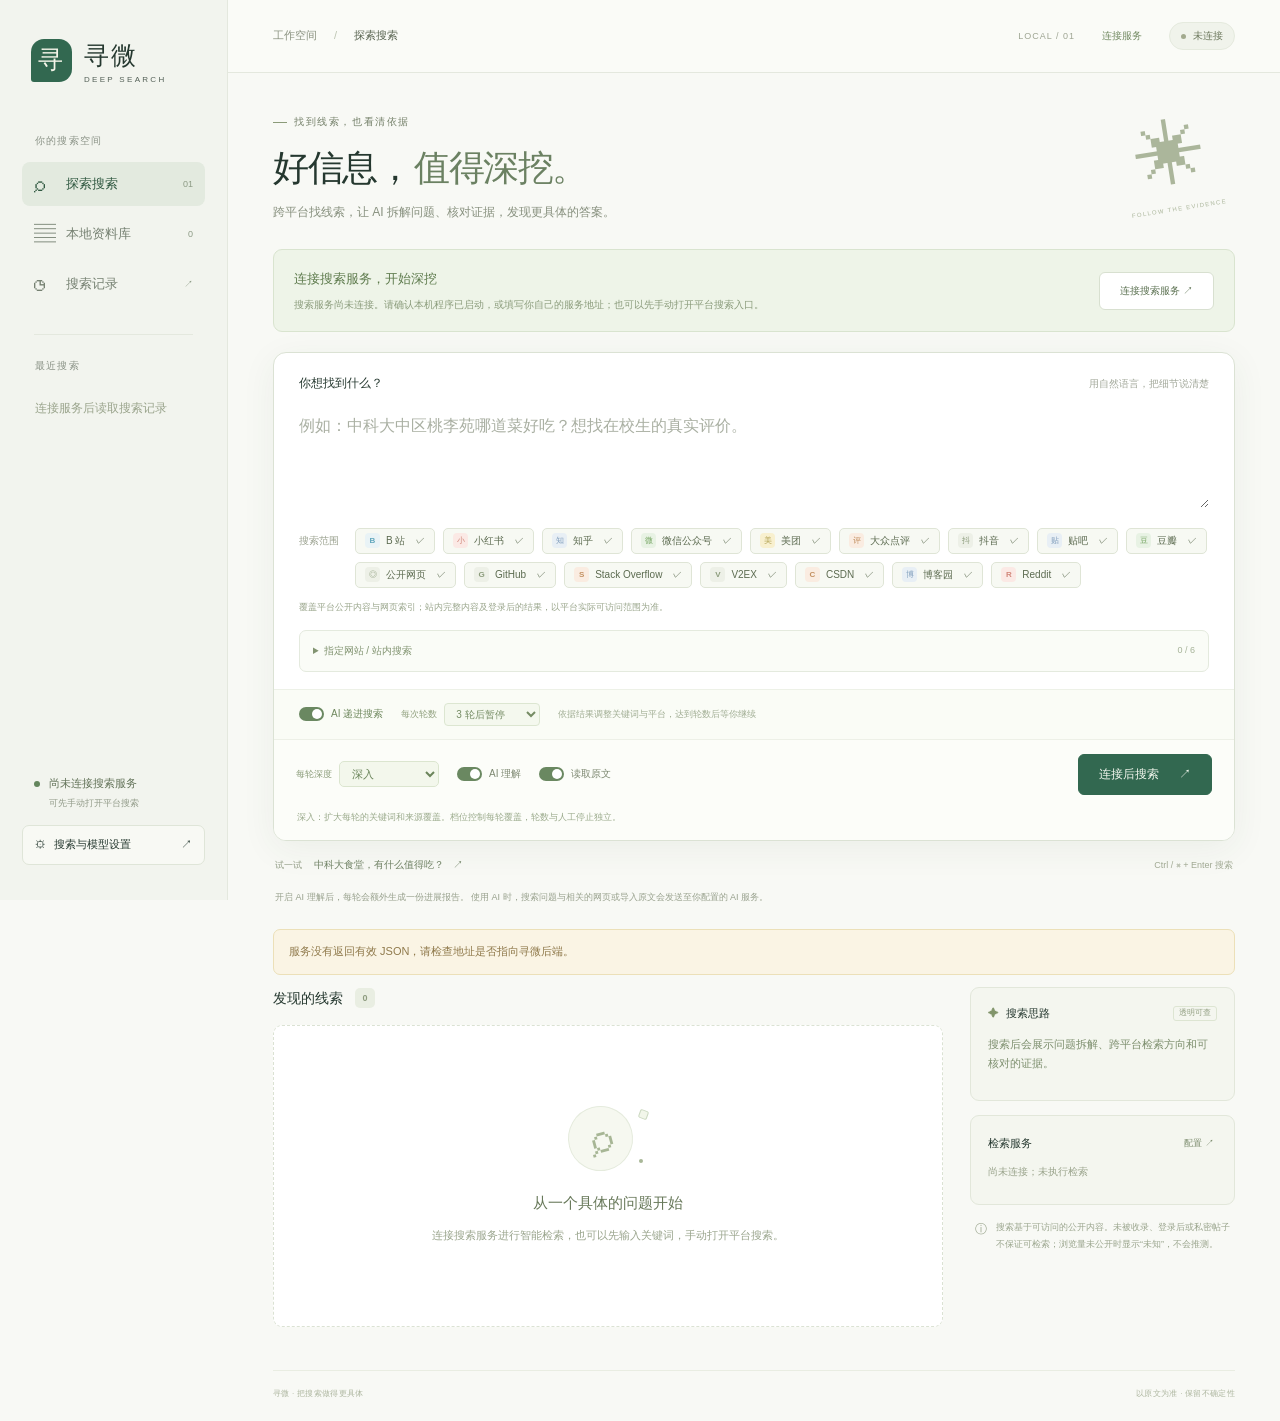
==== web/index.html @ a4e12c32 "Publish Pages frontend with isolated custom and shared AI sessions" ====
<!doctype html>
<html lang="zh-CN">
<head>
  <meta charset="UTF-8">
  <meta name="viewport" content="width=device-width,initial-scale=1">
  <meta name="color-scheme" content="light">
  <meta http-equiv="Content-Security-Policy" content="default-src 'self'; script-src 'self'; style-src 'self'; img-src 'self' data:; connect-src 'self' https: http://localhost:* http://127.0.0.1:*; object-src 'none'; base-uri 'self'; form-action 'self'">
  <title>寻微 · 智能搜索工作台</title>
  <link rel="icon" type="image/svg+xml" href="data:image/svg+xml,%3Csvg xmlns='http://www.w3.org/2000/svg' viewBox='0 0 40 40'%3E%3Crect width='40' height='40' rx='10' fill='%23346450'/%3E%3Ccircle cx='17' cy='17' r='8' fill='none' stroke='%23f5f8ef' stroke-width='2'/%3E%3Cpath d='m23 23 8 8' stroke='%23f5f8ef' stroke-width='2'/%3E%3C/svg%3E">
  <link rel="stylesheet" href="./styles.css">
</head>
<body>
<a class="skip-link" href="#main">跳到主要内容</a>
<aside class="sidebar">
  <a class="brand" href="./" aria-label="寻微首页"><span class="brand-mark">寻</span><span>寻微<small>DEEP SEARCH</small></span></a>
  <div class="space-label">你的搜索空间</div>
  <nav class="navigation" aria-label="主要导航">
    <button class="nav-item active" data-view="search"><span aria-hidden="true">⌕</span>探索搜索<kbd>01</kbd></button>
    <button class="nav-item" data-view="library"><span aria-hidden="true">▤</span>本地资料库<kbd id="library-count">—</kbd></button>
    <button class="nav-item" data-view="history"><span aria-hidden="true">◷</span>搜索记录<kbd>↗</kbd></button>
  </nav>
  <div class="sidebar-divider"></div>
  <div class="space-label">最近搜索</div>
  <div id="recent-history" class="recent-history"><p class="subtle">还没有搜索记录</p></div>
  <div class="sidebar-bottom">
    <div class="local-note"><span class="status-dot"></span><span id="deployment-note">正在连接服务<small>密钥由搜索服务保存</small></span></div>
    <button class="settings-button" id="open-settings"><span aria-hidden="true">⚙</span> 搜索与模型设置 <span aria-hidden="true">↗</span></button>
  </div>
</aside>
<div class="app-shell">
  <header class="topbar"><div class="breadcrumb">工作空间 <span>/</span> <strong id="breadcrumb-current">探索搜索</strong></div><div class="topbar-right"><span id="deployment-tag" class="version-tag">LOCAL / 01</span><button id="open-backend" type="button" class="backend-link">连接服务</button><button class="connection-pill" id="connection-pill" title="打开模型设置"><i></i><span>读取配置</span></button></div></header>
  <main id="main">
    <section id="search-view" class="view">
      <div class="page-intro"><div><div class="eyebrow"><span></span> 找到线索，也看清依据</div><h1>好信息，<em>值得深挖。</em></h1><p>跨平台找线索，让 AI 拆解问题、核对证据，发现更具体的答案。</p></div><div class="intro-symbol" aria-hidden="true"><span>✳</span><small>FOLLOW THE EVIDENCE</small></div></div>
      <div id="backend-banner" class="backend-banner hidden"><div><strong>连接搜索服务，开始深挖</strong><p id="backend-banner-copy">当前是静态界面，智能搜索、AI 与资料保存由你连接的搜索服务运行。也可以先输入关键词，手动打开下方的平台搜索入口。</p></div><button id="connect-backend" type="button" class="button secondary">连接搜索服务 ↗</button></div>
      <section id="model-mode-panel" class="model-mode-panel hidden" aria-labelledby="model-mode-title"><div class="model-mode-heading"><h2 id="model-mode-title">选择模型 API</h2><span id="visitor-session-status"></span></div><div class="model-mode-options" role="group" aria-label="模型 API 使用方式"><button type="button" class="model-mode-option" data-model-mode="shared" aria-pressed="false"><span class="model-mode-symbol">✦</span><span><strong>使用站主 API</strong><small id="shared-mode-description">连接公开服务后查看站主是否开放</small></span><i aria-hidden="true">↗</i></button><button type="button" class="model-mode-option" data-model-mode="custom" aria-pressed="false"><span class="model-mode-symbol">⌘</span><span><strong>自己配置 API</strong><small id="custom-mode-description">使用自己的模型地址与密钥</small></span><i aria-hidden="true">↗</i></button></div><p id="model-mode-note" class="model-mode-note">两种方式均需要连接搜索服务。静态页面本身不提供 AI 额度。</p><div id="model-mode-feedback" class="notice hidden" role="status"></div></section>
      <form id="search-form" class="search-composer">
        <div class="composer-heading"><label for="query">你想找到什么？</label><span>用自然语言，把细节说清楚</span></div>
        <textarea id="query" name="query" rows="3" minlength="2" maxlength="500" required placeholder="例如：中科大中区桃李苑哪道菜好吃？想找在校生的真实评价。"></textarea>
        <div class="platform-row"><span class="field-caption">搜索范围</span><div class="platform-options" role="group" aria-label="搜索平台"><button type="button" class="platform-chip selected" data-platform="bilibili" aria-pressed="true"><b class="platform-dot bili">B</b>B 站<span>✓</span></button><button type="button" class="platform-chip selected" data-platform="xiaohongshu" aria-pressed="true"><b class="platform-dot red">小</b>小红书<span>✓</span></button><button type="button" class="platform-chip selected" data-platform="zhihu" aria-pressed="true"><b class="platform-dot blue">知</b>知乎<span>✓</span></button><button type="button" class="platform-chip selected" data-platform="wechat" aria-pressed="true" title="通过公开网页索引检索，登录后或未收录内容不保证可检索"><b class="platform-dot green">微</b>微信公众号<span>✓</span></button><button type="button" class="platform-chip selected" data-platform="meituan" aria-pressed="true" title="通过公开网页索引检索，登录后或未收录内容不保证可检索"><b class="platform-dot gold">美</b>美团<span>✓</span></button><button type="button" class="platform-chip selected" data-platform="dianping" aria-pressed="true" title="通过公开网页索引检索，登录后或未收录内容不保证可检索"><b class="platform-dot orange">评</b>大众点评<span>✓</span></button><button type="button" class="platform-chip selected" data-platform="douyin" aria-pressed="true" title="通过公开网页索引检索，登录后或未收录内容不保证可检索"><b class="platform-dot gray">抖</b>抖音<span>✓</span></button><button type="button" class="platform-chip selected" data-platform="tieba" aria-pressed="true" title="通过公开网页索引检索，登录后或未收录内容不保证可检索"><b class="platform-dot blue">贴</b>贴吧<span>✓</span></button><button type="button" class="platform-chip selected" data-platform="douban" aria-pressed="true" title="通过公开网页索引检索，登录后或未收录内容不保证可检索"><b class="platform-dot green">豆</b>豆瓣<span>✓</span></button><button type="button" class="platform-chip selected" data-platform="web" aria-pressed="true"><b class="platform-dot gray">◎</b>公开网页<span>✓</span></button></div></div>
        <p class="platform-coverage">覆盖平台公开内容与网页索引；站内完整内容及登录后的结果，以平台实际可访问范围为准。</p>
        <details id="custom-sites-panel" class="custom-sites-panel"><summary>指定网站 / 站内搜索 <span id="custom-sites-count">0 / 6</span></summary><p class="custom-sites-description">填写域名即可检索该站的公开网页；可另外提供含 <code>{query}</code> 的 HTTPS 站内搜索模板。仅支持公开网站，不使用内网地址或你的登录会话。</p><div id="custom-sites-list"></div><div class="custom-sites-actions"><button id="add-site" type="button" class="text-button">＋ 添加网站</button><button id="save-sites" type="button" class="text-button">保存网站列表</button></div><p class="custom-sites-help">本次搜索使用当前列表；保存后可在下次打开时继续使用。</p><div id="custom-sites-feedback" class="notice hidden" role="status"></div></details>
        <div class="adaptive-options"><label class="switch-label"><input id="adaptive-search" type="checkbox" checked><span class="switch"></span>AI 递进搜索</label><label class="round-budget-label">每次轮数<select id="max-rounds" aria-label="递进搜索轮数预算"><option value="3">3 轮后暂停</option><option value="6">6 轮后暂停</option><option value="12">12 轮后暂停</option><option value="0">直到手动停止</option></select></label><span id="adaptive-hint">依据结果调整关键词与平台，逐轮深入</span></div>
        <div class="composer-footer"><div class="search-controls"><label class="depth-control" for="search-depth"><span>每轮深度</span><select id="search-depth" aria-describedby="depth-description"><option value="quick">快速</option><option value="deep" selected>深入</option><option value="research">穷尽线索</option></select></label><label class="switch-label"><input id="use-ai" type="checkbox" checked><span class="switch"></span>AI 理解</label><label class="switch-label optional-control"><input id="fetch-pages" type="checkbox" checked><span class="switch"></span>读取原文</label></div><div class="search-actions"><button id="stop-search" type="button" class="button stop-button hidden">停止搜索</button><button id="search-button" type="submit" class="button primary"><span>开始搜索</span><span aria-hidden="true">↗</span></button></div></div>
        <p id="depth-description" class="depth-description">深入：扩大每轮的关键词和来源覆盖。档位控制每轮覆盖，轮数与人工停止独立。</p>
      </form>
      <div class="suggestion-row"><span>试一试</span><button class="suggestion" type="button" data-query="中科大中区桃李苑哪道菜好吃？寻找具体菜名和在校生的真实评价。">中科大食堂，有什么值得吃？<span>↗</span></button><span class="shortcut-hint">Ctrl / ⌘ + Enter 搜索</span></div>
      <p class="ai-disclosure"><span id="report-mode-hint">开启 AI 理解后，每轮会额外生成一份进展报告。</span> 使用 AI 时，搜索问题与相关的网页或导入原文会发送至你配置的 AI 服务。</p>
      <div id="search-notice" class="notice hidden" role="alert"></div>
      <div id="progress-panel" class="progress-panel hidden" role="status" aria-live="polite"><div class="progress-copy"><span class="spinner"></span><strong id="progress-stage">正在准备搜索</strong><span id="progress-percent">0%</span></div><div class="progress-track"><progress id="progress-bar" max="100" value="0" aria-label="搜索进度"></progress></div><p id="progress-message">正在连接搜索服务…</p><div id="progress-round-label" class="progress-round-label"></div></div>
      <div id="job-status-panel" class="job-status-panel hidden" role="status"><div><strong id="job-status-title"></strong><p id="job-status-reason"></p><span>继续时保留已有结果，使用当前选择的深度和轮数。</span></div><button id="continue-search" type="button" class="button secondary">继续深挖 ↗</button></div>
      <div class="workspace-grid">
        <section class="results-section" aria-label="搜索结果">
          <div class="section-heading"><h2>发现的线索 <span id="result-count">0</span></h2><button id="export-results" class="text-button hidden" type="button">导出 JSON ↓</button></div>
          <section id="progress-report-card" class="progress-report-card hidden" aria-labelledby="progress-report-title"><div class="report-card-heading"><div><span class="report-eyebrow">SEARCH UPDATE</span><h3 id="progress-report-title">本轮搜索进展</h3></div><span id="progress-report-round" class="report-round-label"></span></div><div id="progress-report-content" aria-live="polite"></div><div class="report-card-footer"><p>成功可能性是 AI 基于当前可见证据的判断，不是统计概率。</p><div id="progress-report-meta" class="report-meta"></div></div></section>
          <section id="ai-summary-card" class="ai-summary-card hidden" aria-labelledby="ai-summary-title"><div class="ai-summary-heading"><div class="ai-summary-heading-copy"><span class="ai-summary-mark" aria-hidden="true">✦</span><div><h3 id="ai-summary-title">AI 总结</h3><span>把线索整理成有据可查的答案</span></div></div><button id="generate-summary" class="summary-action" type="button">生成 AI 总结 ↗</button></div><div id="ai-summary-content" aria-live="polite"></div><div class="ai-summary-footer"><p>基于已获取内容中的相关部分整理，未获原文支持的信息仍需核实。</p><div id="ai-summary-meta" class="ai-summary-meta"></div></div></section>
          <div id="result-tools" class="result-tools hidden"><div class="filter-tabs" role="group" aria-label="证据筛选"><button type="button" class="active" data-filter="all" aria-pressed="true">全部</button><button type="button" data-filter="strong" aria-pressed="false">匹配充分</button><button type="button" data-filter="partial" aria-pressed="false">部分匹配</button><button type="button" data-filter="verified" aria-pressed="false">已读原文</button></div><label class="views-filter">浏览量<select id="views-filter" aria-label="浏览量筛选"><option value="all">不限</option><option value="100">已知 ≤ 100</option><option value="1000">已知 ≤ 1,000</option><option value="unknown">未公开</option></select></label></div>
          <div id="answer-summary" class="answer-summary hidden"></div>
          <div id="results" aria-live="polite"><div class="empty-state initial-empty"><div class="empty-orbit" aria-hidden="true"><span>⌕</span><i></i><b></b></div><h3>从一个具体的问题开始</h3><p>地点、关键词、时间、你在意的细节——<br>线索越具体，越容易找到真正相关的内容。</p><div class="empty-tags"><span>多路检索</span><span>语义理解</span><span>逐条证据</span></div></div></div>
          <div id="native-links-section" class="native-links-section hidden"><div class="section-heading"><h3>继续到平台内寻找</h3><span class="subtle">可在登录后的浏览器中打开</span></div><div id="native-links" class="native-links"></div></div>
        </section>
        <aside class="insight-column" aria-label="搜索说明">
          <section id="rounds-card" class="insight-card rounds-card hidden"><div class="card-heading"><h3>递进搜索记录</h3><span id="round-count" class="tiny-tag"></span></div><p id="round-focus" class="round-focus"></p><div id="rounds-timeline" class="rounds-timeline"></div></section>
          <section class="insight-card plan-card"><div class="card-heading"><h3><span aria-hidden="true">✦</span> 搜索思路</h3><span class="tiny-tag">透明可查</span></div><div id="search-plan"><p class="insight-lead">先理解，再寻找。</p><ol class="process-list"><li><span>01</span><div><strong>拆解你的问题</strong><p>提取关键条件，扩展相关表达</p></div></li><li><span>02</span><div><strong>跨平台找线索</strong><p>结合网页索引与平台公开内容</p></div></li><li><span>03</span><div><strong>让证据说话</strong><p>区分真实匹配与待确认信息</p></div></li></ol></div></section>
          <section class="insight-card"><div class="card-heading"><h3>检索服务</h3><button class="text-button small" id="provider-settings" type="button">配置 ↗</button></div><div id="provider-status"><div class="provider-row"><span>公共网页检索</span><span class="provider-state neutral">待搜索</span></div><div class="provider-row"><span>本地资料库</span><span class="provider-state good">可导入</span></div></div></section>
          <div class="honest-note"><span aria-hidden="true">ⓘ</span><p>搜索基于可访问的公开内容。未被收录、登录后或私密帖子不保证可检索；浏览量未公开时显示“未知”，不会推测。</p></div>
          <div id="search-warnings" class="warning-list"></div>
        </aside>
      </div>
    </section>
    <section id="library-view" class="view hidden"><div class="page-intro compact"><div><div class="eyebrow"><span></span> 让散落的资料可检索</div><h1>本地<em>资料库</em></h1><p>保存你已获得的帖子原文，在之后的搜索中一起查找。资料保存在所连接的搜索服务上。</p></div><button type="button" id="open-import" class="button primary">＋ 导入资料</button></div><div class="notice soft">只有你主动导入的内容才会进入资料库。AI 搜索开启时，相关内容可能发送至你配置的 AI 服务。</div><div id="library-list" class="list-surface"></div></section>
    <section id="history-view" class="view hidden"><div class="page-intro compact"><div><div class="eyebrow"><span></span> 回到找到线索的地方</div><h1>搜索<em>记录</em></h1><p>打开历史搜索，继续核对原文与证据。</p></div></div><div id="history-list" class="list-surface"></div></section>
    <footer class="page-footer"><span>寻微 · 把搜索做得更具体</span><span>以原文为准 · 保留不确定性</span></footer>
  </main>
</div>
<dialog id="settings-dialog" aria-labelledby="settings-title"><form id="settings-form"><div class="modal-heading"><div><div class="eyebrow">SEARCH SETTINGS</div><h2 id="settings-title">搜索与模型设置</h2></div><button type="button" class="icon-button close-modal" aria-label="关闭设置">×</button></div><p class="modal-description">接入兼容 OpenAI 格式的 AI 服务。密钥保存在所连接的搜索服务上；使用本机服务时保存在本机。留空可保留已有密钥。开启 AI 理解会将搜索问题、相关检索结果及导入原文发送至此服务。</p><div id="settings-model-control" class="settings-model-control hidden"><label for="settings-model-mode">模型 API 使用方式</label><select id="settings-model-mode"><option value="shared">使用站主 API</option><option value="custom">自己配置 API</option></select></div><div id="shared-model-info" class="notice soft hidden"></div><div id="custom-ai-settings" class="form-grid"><label class="full">API 地址<input id="base-url" type="url" placeholder="https://api.example.com/v1" required></label><label class="full">模型名称<input id="model" type="text" placeholder="deepseek-v4.1-flash" required></label><label class="full">API 密钥 <span id="ai-key-state" class="input-status"></span><input id="api-key" type="password" autocomplete="new-password" placeholder="输入新密钥，或留空保留已有配置"></label></div><details class="settings-details"><summary>网页搜索服务 <span>可选，提高搜索覆盖</span></summary><p class="subtle">可同时配置多个来源。未配置时会尝试公共检索，覆盖和稳定性取决于外部服务。</p><div class="form-grid"><label class="full">Tavily API Key <span id="tavily-key-state" class="input-status"></span><input id="tavily-key" type="password" autocomplete="new-password" placeholder="留空保留已有配置"></label><label class="full">Brave Search API Key <span id="brave-key-state" class="input-status"></span><input id="brave-key" type="password" autocomplete="new-password" placeholder="留空保留已有配置"></label><label class="full">SearXNG 地址<input id="searxng-url" type="url" placeholder="https://your-searxng.example.com"></label></div></details><details class="settings-details"><summary>清除已保存的密钥</summary><div class="clear-options"><label><input id="clear-api" type="checkbox"> AI API 密钥</label><label><input id="clear-tavily" type="checkbox"> Tavily 密钥</label><label><input id="clear-brave" type="checkbox"> Brave 密钥</label></div></details><div id="settings-feedback" class="notice hidden" role="status"></div><div class="modal-footer"><button id="test-ai" class="button secondary" type="button">保存并测试连接</button><button id="save-settings" class="button primary" type="submit">保存设置</button></div></form></dialog>
<dialog id="import-dialog" aria-labelledby="import-title"><form id="import-form"><div class="modal-heading"><div><div class="eyebrow">LOCAL LIBRARY</div><h2 id="import-title">导入一条资料</h2></div><button type="button" class="icon-button close-modal" aria-label="关闭导入">×</button></div><p class="modal-description">粘贴你有权使用的帖子、笔记或网页正文，并附上原始链接。</p><div class="form-grid"><label class="full">标题<input id="import-title-input" type="text" required maxlength="500" placeholder="例如：桃李苑二楼午餐体验"></label><label class="full">原始链接<input id="import-url" type="url" placeholder="https://…（可选）"></label><label class="full">来源平台<select id="import-platform"><option value="web">其他网页 / 笔记</option><option value="bilibili">B 站</option><option value="xiaohongshu">小红书</option><option value="zhihu">知乎</option><option value="wechat">微信公众号</option><option value="meituan">美团</option><option value="dianping">大众点评</option><option value="douyin">抖音</option><option value="tieba">贴吧</option><option value="douban">豆瓣</option></select></label><label class="full">正文<textarea id="import-text" rows="8" required minlength="10" maxlength="150000" placeholder="粘贴原文，保留与你的问题有关的上下文…"></textarea></label></div><div id="import-feedback" class="notice hidden" role="status"></div><div class="modal-footer"><span class="subtle">内容保存在连接服务的资料库</span><button class="button primary" id="import-submit" type="submit">保存到资料库</button></div></form></dialog>
<div id="toast" class="toast hidden" role="status"></div>
<dialog id="backend-dialog" aria-labelledby="backend-title"><form id="backend-form">
  <div class="modal-heading"><div><div class="eyebrow">SEARCH CONNECTION</div><h2 id="backend-title">连接搜索服务</h2></div><button type="button" class="icon-button close-modal" aria-label="关闭连接设置">×</button></div>
  <p class="modal-description">连接寻微搜索服务。公开服务会自动为你建立独立访客会话，可选择站主 API 或自配 API；检索与模型调用在连接的服务上运行。</p>
  <div class="form-grid"><label class="full">搜索服务地址<input id="backend-url" type="url" autocomplete="off" placeholder="https://search.example.com" required><small class="backend-field-help">远程地址须使用 HTTPS；本机可填 http://127.0.0.1:8877。</small></label><label class="full">服务访问令牌 <span id="backend-token-state" class="input-status"></span><input id="backend-token" type="password" autocomplete="off" placeholder="后端访问令牌（可选；不是 AI API 密钥）"><small class="backend-field-help">只保存在当前标签页会话中。留空仅在地址不变时保留已有令牌。</small></label></div>
  <label class="backend-clear"><input id="clear-backend-token" type="checkbox">清除该服务的已保存访问令牌</label>
  <p class="backend-switch-note">公开服务无需填写站主令牌，会自动创建访客会话。切换连接会清空当前界面；原服务上的任务仍可能继续。连接过程不调用 AI。</p>
  <div id="backend-feedback" class="notice hidden" role="status"></div><div class="modal-footer"><button id="disconnect-backend" type="button" class="text-button">断开连接并清除令牌</button><button id="save-backend" type="submit" class="button primary">验证并连接 ↗</button></div>
</form></dialog>
<script src="./deployment-config.js" defer></script>
<script src="./connection.js" defer></script>
<script src="./app.js" defer></script>
</body>
</html>
---- web/styles.css ----
:root{--bg:#f8f9f5;--surface:#fff;--ink:#25382f;--body:#546057;--muted:#90978e;--line:#e4e8de;--green:#326850;--green-dark:#244e3d;--green-soft:#edf3eb;--warm:#eee9db;--amber:#967b35;--shadow:0 8px 35px #304b3710;font-family:Inter,"Segoe UI","PingFang SC","Microsoft YaHei",sans-serif;color:var(--ink);background:var(--bg);font-synthesis:none}*{box-sizing:border-box}body{margin:0;font-size:14px;line-height:1.6}button,input,textarea,select{font:inherit}button,a,input,textarea,select{-webkit-tap-highlight-color:transparent}button{cursor:pointer}button:disabled{cursor:wait;opacity:.65}button{color:inherit}a{color:inherit;text-decoration:none}button:focus-visible,a:focus-visible,summary:focus-visible{outline:3px solid #80a891;outline-offset:3px}input:focus,textarea:focus,select:focus{outline:2px solid #88aa96;outline-offset:1px}.hidden{display:none!important}.skip-link{position:fixed;top:-60px;left:20px;background:var(--green);color:white;padding:10px;z-index:100}.skip-link:focus{top:10px}.sidebar{position:fixed;inset:0 auto 0 0;width:228px;border-right:1px solid var(--line);background:#f2f4ee;padding:35px 22px;display:flex;flex-direction:column;z-index:20}.brand{display:flex;align-items:center;gap:12px;margin:0 9px 48px;font-size:25px;font-weight:700;letter-spacing:2px}.brand-mark{display:grid;place-items:center;background:var(--green);color:#f4f5e9;width:41px;height:43px;border-radius:13px 13px 13px 3px;font-family:serif;font-size:25px}.brand small{display:block;font-size:8px;letter-spacing:2.3px;line-height:1.25;color:var(--body);font-weight:500}.space-label{font-size:10px;letter-spacing:1.2px;color:#8b9387;margin:0 13px 13px}.navigation{display:grid;gap:6px}.nav-item{display:flex;align-items:center;gap:11px;background:none;border:0;text-align:left;width:100%;padding:11px 12px;border-radius:8px;color:#768172;font-size:13px}.nav-item>span{width:21px;font-size:22px;line-height:1}.nav-item.active{background:#e3eadf;color:#305941;font-weight:650}.nav-item:hover{background:#e9eee4}.nav-item kbd{margin-left:auto;font-size:9px;font-family:inherit;font-weight:500;color:#8d9b85}.sidebar-divider{height:1px;background:var(--line);margin:28px 12px 23px}.recent-history{min-height:0;overflow:auto}.recent-history .subtle{margin-left:13px;font-size:12px}.recent-item{display:block;overflow:hidden;text-overflow:ellipsis;white-space:nowrap;background:none;border:0;text-align:left;padding:10px 13px;color:#7c8776;width:100%;font-size:11px}.recent-item:hover{color:var(--green);background:#e9eee4;border-radius:7px}.sidebar-bottom{margin-top:auto;padding-top:28px}.local-note{display:flex;gap:9px;align-items:flex-start;padding:15px 12px;font-size:11px;color:#617157}.status-dot{width:6px;height:6px;border-radius:100%;background:#64865d;margin-top:6px}.local-note small{display:block;font-size:9px;color:#929b89;margin-top:3px}.settings-button{display:flex;width:100%;gap:8px;align-items:center;border:1px solid #dfe5d8;background:#f8f9f4;border-radius:7px;padding:10px 12px;text-align:left;font-size:11px}.settings-button>span:last-child{margin-left:auto}.app-shell{margin-left:228px}.topbar{height:73px;padding:0 45px;border-bottom:1px solid var(--line);display:flex;justify-content:space-between;align-items:center;background:#fafbf7}.breadcrumb{font-size:11px;color:#89917f}.breadcrumb span{margin:0 14px;color:#bdc5b3}.breadcrumb strong{font-weight:500;color:#57624f}.topbar-right{display:flex;align-items:center;gap:20px}.version-tag{font-size:9px;letter-spacing:1px;color:#9ea593}.connection-pill{display:flex;gap:7px;align-items:center;font-size:10px;background:#f0f3eb;border:1px solid #e5eade;border-radius:20px;padding:5px 11px;color:#6d795e}.connection-pill i{width:5px;height:5px;background:#a2aa8e;border-radius:100%}.connection-pill.connected i{background:#659768}.connection-pill.connected{color:#4e7457}main{padding:41px 45px 20px;max-width:1460px;margin:auto}.page-intro{display:flex;justify-content:space-between;align-items:center;margin-bottom:27px}.eyebrow{font-size:10px;letter-spacing:1.6px;font-weight:550;color:#75816a;display:flex;align-items:center;gap:7px}.eyebrow>span{display:inline-block;width:14px;height:1px;background:#8b9b79}h1{font-size:36px;letter-spacing:-1.5px;line-height:1.45;font-weight:650;margin:12px 0 9px}h1 em{font-family:Georgia,"Songti SC","SimSun",serif;font-weight:500;font-style:normal;color:#6b8162;margin-left:3px}.page-intro p{margin:0;font-size:12px;color:#87907e}.intro-symbol{margin-right:14px;transform:rotate(-9deg);text-align:center;color:#abb69b}.intro-symbol>span{display:block;font-size:70px;line-height:1.1;font-weight:200}.intro-symbol small{font-size:6px;letter-spacing:1.3px}.search-composer{background:#fff;border:1px solid #dbe2d4;border-radius:13px;box-shadow:var(--shadow);overflow:hidden}.composer-heading{display:flex;justify-content:space-between;align-items:center;margin:21px 25px 10px}.composer-heading label{font-size:12px;font-weight:600}.composer-heading>span{color:#a2a89a;font-size:10px}.search-composer textarea{width:calc(100% - 50px);resize:vertical;min-height:90px;max-height:350px;border:0;padding:8px 0;color:var(--ink);background:transparent;margin:0 25px;font-size:16px;line-height:1.85;outline:none}.search-composer textarea::placeholder{color:#aab0a3}.search-composer textarea:focus{outline:none}.search-composer:focus-within{border-color:#8ea38a;box-shadow:0 0 0 2px #e6ede1}.platform-row{display:flex;gap:16px;align-items:center;padding:13px 25px 19px}.field-caption{font-size:10px;color:#9ca391;white-space:nowrap}.platform-options{display:flex;flex-wrap:wrap;gap:8px}.platform-chip{display:flex;align-items:center;gap:6px;border:1px solid var(--line);background:white;border-radius:5px;padding:4px 9px;font-size:10px;color:#849079;transition:background .15s}.platform-chip.selected{background:#f7f9f3;border-color:#dfe5d6;color:#5c6b50}.platform-chip>span{font-size:9px;margin-left:5px;opacity:0}.platform-chip.selected>span{opacity:1}.platform-dot{font-size:8px;font-weight:600;width:15px;height:15px;display:inline-grid;place-items:center;border-radius:4px;line-height:1}.bili{background:#e9f3f6;color:#61a7bc}.red{background:#fbe9e5;color:#d1877a}.blue{background:#e8eff5;color:#7f9dbb}.gray{background:#edf0e7;color:#8c9c7c}.composer-footer{border-top:1px solid #edf0e7;padding:14px 22px;display:flex;justify-content:space-between;align-items:center;background:#fcfdf9}.search-controls{display:flex;gap:20px;align-items:center}.switch-label{display:flex;gap:7px;align-items:center;font-size:10px;color:#7d8871;cursor:pointer;position:relative}.switch-label input{position:absolute;opacity:0;width:28px;height:20px}.switch{width:25px;height:14px;display:inline-block;background:#d5dbc9;border-radius:15px;position:relative}.switch:before{content:"";position:absolute;left:2px;top:2px;width:10px;height:10px;border-radius:100%;background:white;transition:transform .2s}.switch-label input:checked+.switch{background:#6a8861}.switch-label input:checked+.switch:before{transform:translateX(11px)}.switch-label input:focus-visible+.switch{outline:2px solid var(--green);outline-offset:3px}.button{display:inline-flex;gap:20px;align-items:center;justify-content:center;border-radius:6px;padding:10px 20px;font-size:12px;font-weight:550;border:1px solid transparent;white-space:nowrap}.button.primary{color:#f4f8ef;background:var(--green);border-color:var(--green)}.button.primary:hover{background:var(--green-dark)}.button.secondary{background:white;border-color:#d8e0d0;color:#5c7252}.button.secondary:hover{background:var(--green-soft)}.suggestion-row{display:flex;align-items:center;gap:12px;padding:12px 2px 0;margin-bottom:33px;font-size:9px;color:#939e87}.suggestion{background:none;border:0;font-size:10px;color:#6e8063;padding:4px 0}.suggestion:hover{text-decoration:underline}.suggestion>span{margin-left:9px}.shortcut-hint{margin-left:auto;color:#a0a993;font-size:9px}.workspace-grid{display:grid;grid-template-columns:minmax(0,1fr) 265px;gap:27px}.section-heading{display:flex;justify-content:space-between;align-items:center;margin-bottom:16px;gap:10px}.section-heading h2{font-size:14px;font-weight:600;margin:0}.section-heading h2>span{display:inline-flex;margin-left:8px;background:#e9eee2;color:#8e9c7f;font-size:9px;align-items:center;justify-content:center;min-width:20px;height:20px;border-radius:5px;vertical-align:2px}.section-heading h3{margin:0;font-size:12px}.text-button{border:0;background:none;font-size:10px;color:#7c8c6e;padding:3px}.text-button:hover{color:var(--green);text-decoration:underline}.text-button.small{font-size:9px}.empty-state{background:#fff;border:1px dashed #dbe2d3;border-radius:9px;min-height:302px;display:flex;flex-direction:column;align-items:center;justify-content:center;text-align:center;padding:30px 20px}.empty-orbit{position:relative;width:80px;height:70px;margin-bottom:15px}.empty-orbit>span{font-size:45px;line-height:60px;font-weight:300;display:block;width:65px;height:65px;border:1px solid #e5ebdd;background:#f6f8f0;border-radius:100%;transform:rotate(-15deg);color:#a7b695}.empty-orbit>i{position:absolute;width:9px;height:9px;border:1px solid #cbd8c0;border-radius:2px;background:#f2f6ea;right:0;top:4px;transform:rotate(20deg)}.empty-orbit>b{position:absolute;width:4px;height:4px;border-radius:100%;background:#a8b797;right:5px;bottom:13px}.empty-state h3{font-size:15px;font-weight:550;margin:0 0 10px;color:#677859}.empty-state p{font-size:11px;line-height:1.9;color:#9aa58d;margin:0;max-width:420px}.empty-tags{display:flex;gap:17px;margin-top:22px;font-size:9px;color:#9ba88d}.empty-tags span:before{content:"·";margin-right:6px}.insight-column{display:grid;gap:14px;align-content:start}.insight-card{border:1px solid #e2e7da;border-radius:9px;background:#f4f6ef;padding:17px 17px 14px}.card-heading{display:flex;justify-content:space-between;align-items:center;gap:8px}.card-heading h3{font-size:11px;margin:0;font-weight:600}.card-heading h3>span{color:#82956b;margin-right:4px}.tiny-tag{font-size:8px;color:#929f82;border:1px solid #dde5d2;border-radius:3px;padding:0 5px}.insight-lead{font-size:10px;color:#8c987d;margin:10px 0 18px}.process-list{list-style:none;padding:0;margin:0}.process-list>li{display:flex;gap:12px;position:relative;margin-bottom:18px}.process-list>li:last-child{margin-bottom:1px}.process-list>li>span{font-size:9px;color:#9ba98a;border:1px solid #dfe6d5;border-radius:100%;width:24px;height:24px;display:grid;place-items:center;flex-shrink:0;background:#f7f9f2;z-index:1}.process-list>li:not(:last-child):before{content:"";position:absolute;left:12px;top:25px;bottom:-17px;border-left:1px solid #e1e7d9}.process-list strong{display:block;font-size:10px;font-weight:550;color:#718462;line-height:1.6}.process-list p{font-size:9px;color:#a0aa94;margin:3px 0 0}.provider-row{display:flex;justify-content:space-between;gap:8px;font-size:10px;margin:13px 0 0;color:#819073}.provider-state{font-size:8px;white-space:nowrap}.provider-state:before{content:"";display:inline-block;width:4px;height:4px;border-radius:100%;background:currentColor;margin-right:5px;vertical-align:2px}.provider-state.good{color:#7e9a6e}.provider-state.neutral{color:#a6ac9b}.provider-state.bad{color:#b59c70}.honest-note{display:flex;gap:9px;margin:0 5px;color:#9aa58d}.honest-note>span{font-size:12px;padding-top:1px}.honest-note p{font-size:9px;line-height:1.9;margin:0}.page-footer{display:flex;justify-content:space-between;border-top:1px solid #e9ede2;padding-top:17px;margin-top:43px;font-size:8px;color:#adb69f;letter-spacing:.3px}.subtle{font-size:10px;color:#9aa48c}.notice{padding:12px 15px;margin:12px 0;background:#faf4e4;border:1px solid #ece0b8;border-radius:7px;color:#8f794b;font-size:11px;line-height:1.8;overflow-wrap:anywhere}.notice.soft{background:#f0f4ea;border-color:#e1e8d8;color:#7c8c6e;margin-bottom:20px}.notice.success{background:#edf5eb;border-color:#d5e4cf;color:#5a8155}.progress-panel{padding:16px 19px;border:1px solid #dce6d6;background:#f0f5ec;border-radius:9px;margin:-13px 0 25px}.progress-copy{display:flex;align-items:center;gap:9px;font-size:11px}.progress-copy>strong{font-weight:550}.progress-copy>span:last-child{margin-left:auto;color:#8c9c7e;font-size:10px}.progress-track{height:3px;border-radius:3px;background:#e0e8d7;margin-top:12px;overflow:hidden}.progress-track>progress{height:100%;width:100%;display:block;border:0;appearance:none;background:#e0e8d7;color:#718f63}.progress-track>progress::-webkit-progress-bar{background:#e0e8d7}.progress-track>progress::-webkit-progress-value{background:#718f63;transition:width .5s}.progress-track>progress::-moz-progress-bar{background:#718f63}.progress-panel p{font-size:10px;color:#879a76;margin:8px 0 0}.spinner{width:12px;height:12px;border:1.5px solid #c7d7bd;border-top-color:var(--green);border-radius:100%;animation:spin 1s linear infinite}@keyframes spin{to{transform:rotate(360deg)}}.result-tools{display:flex;justify-content:space-between;align-items:center;gap:8px;margin:-5px 0 15px;flex-wrap:wrap}.filter-tabs{display:flex;gap:3px}.filter-tabs button{font-size:9px;padding:5px 7px;border:0;border-radius:4px;background:transparent;color:#9aa38c}.filter-tabs button.active{background:#e9efdf;color:#5c774e}.views-filter{font-size:9px;color:#9aa58d;display:flex;align-items:center;gap:5px}.views-filter select{border:1px solid #e0e6d7;background:#f8faf3;color:#7e8e6e;border-radius:4px;font-size:9px;padding:3px}.result-card{border:1px solid #e0e6d8;border-radius:9px;background:white;padding:19px 20px;margin-bottom:12px;box-shadow:0 3px 8px #3f512904}.result-topline{display:flex;gap:8px;align-items:center;margin-bottom:11px;font-size:9px;color:#9aa68c;flex-wrap:wrap}.source-badge{display:inline-flex;align-items:center;gap:5px;color:#7c8e6e}.match-badge{background:#edf4e8;color:#729461;border:1px solid #e2edd9;border-radius:4px;padding:1px 6px;font-size:8px;margin-left:auto}.match-badge.partial{background:#faf5e8;border-color:#eee4c6;color:#ad975c}.match-badge.unverified{background:#f1f2ed;border-color:#e5e7dd;color:#919b86}.result-card h3{font-size:16px;line-height:1.6;margin:0 0 8px;font-weight:550;overflow-wrap:anywhere}.result-card h3 a:hover{color:var(--green);text-decoration:underline}.result-snippet{color:#859077;font-size:11px;line-height:1.9;margin:0 0 13px;white-space:pre-wrap;overflow-wrap:anywhere}.evidence-list{display:grid;gap:7px;border-top:1px solid #eef1e8;padding-top:11px;margin-top:8px}.evidence-item{font-size:10px;display:flex;gap:8px;align-items:flex-start}.evidence-icon{flex-shrink:0;color:#7c9b66}.evidence-item.unknown .evidence-icon{color:#b4a06b}.evidence-item.contradicted .evidence-icon{color:#bd897b}.evidence-condition{color:#66785a}.evidence-quote{font-size:10px;color:#939e86;line-height:1.75;margin:2px 0 0;overflow-wrap:anywhere}.result-reason{font-size:10px;color:#8da07c;margin:12px 0 0}.result-footer{border-top:1px solid #eef1e8;display:flex;justify-content:space-between;align-items:center;gap:8px;margin-top:13px;padding-top:11px;font-size:9px;color:#9ea991;flex-wrap:wrap}.result-footer a{color:#778f65}.result-footer a:hover{text-decoration:underline}.result-footer-meta{display:flex;gap:10px;flex-wrap:wrap}.result-body summary{cursor:pointer;color:#8c9e7b;font-size:10px;margin-top:10px}.result-body pre{font-family:inherit;font-size:10px;line-height:1.9;white-space:pre-wrap;max-height:230px;overflow:auto;color:#8b9780;overflow-wrap:anywhere}.answer-summary{border:1px solid #dce7d4;background:#eef4e9;padding:15px 17px;font-size:12px;color:#718864;line-height:1.9;border-radius:8px;margin:0 0 14px;white-space:pre-wrap;overflow-wrap:anywhere}.plan-intent{font-size:11px;color:#7c8e6d;margin:12px 0;line-height:1.8}.plan-label{font-size:9px;color:#9aa88c;margin:15px 0 7px;letter-spacing:.5px}.plan-tags{display:flex;gap:5px;flex-wrap:wrap}.plan-tags span{font-size:9px;line-height:1.5;color:#7f956e;border:1px solid #dfe7d4;border-radius:4px;background:#f8faf4;padding:3px 6px;overflow-wrap:anywhere}.plan-queries{padding:0;margin:0;list-style:none}.plan-queries li{margin-bottom:10px;font-size:10px;color:#7d8e6d;overflow-wrap:anywhere}.plan-queries li:before{content:"↳ ";color:#adb99d}.plan-queries small{font-size:9px;color:#a3ae98;display:block;line-height:1.6;margin:3px 0 0 12px}.plan-uncertain{font-size:9px;color:#b2a477;padding-left:15px;line-height:1.8}.warning-list{display:grid;gap:7px}.warning-list p{font-size:9px;color:#ae9d78;margin:0;padding:10px 12px;border-radius:6px;background:#f5f1e6;overflow-wrap:anywhere}.native-links-section{margin-top:25px}.native-links-section .section-heading{flex-wrap:wrap}.native-links{display:flex;gap:8px;flex-wrap:wrap}.native-link{font-size:10px;padding:6px 10px;background:#f2f5ed;border:1px solid #e0e7d6;border-radius:5px;color:#839872}.native-link:hover{background:#e7efdf}.page-intro.compact{margin-bottom:25px}.list-surface{display:grid;gap:10px}.library-item,.history-item{background:white;border:1px solid #e0e6d8;border-radius:8px;padding:17px 19px;display:flex;align-items:center;justify-content:space-between;gap:16px}.list-item-main{min-width:0}.list-item-main h3{font-size:13px;font-weight:550;margin:0 0 5px;overflow-wrap:anywhere}.list-item-main p{margin:0;font-size:10px;color:#9aa58e;overflow-wrap:anywhere}.list-item-actions{display:flex;gap:12px;flex-shrink:0;align-items:center}.list-item-actions a{font-size:10px;color:#7a9168}.delete-button{font-size:10px;color:#b49180;border:0;background:none}.history-item{cursor:pointer;width:100%;text-align:left}.history-item:hover{background:#f1f6eb;border-color:#bdcdb0}.history-item>span{font-size:12px;color:#9aaa8b}dialog{width:min(570px,calc(100vw - 32px));max-height:90vh;border:1px solid #dbe3d1;border-radius:14px;padding:28px;background:#fcfdf9;color:var(--ink);box-shadow:0 25px 100px #253a2533}dialog::backdrop{background:#22352055;backdrop-filter:blur(4px)}.modal-heading{display:flex;justify-content:space-between;align-items:flex-start;gap:15px}.modal-heading .eyebrow{font-size:8px;letter-spacing:2px}.modal-heading h2{font-size:23px;letter-spacing:-.8px;font-weight:600;margin:6px 0}.icon-button{border:0;background:#eff3e9;border-radius:100%;font-size:21px;color:#8d9e7d;line-height:1;width:29px;height:29px;display:grid;place-items:center}.modal-description{font-size:11px;color:#95a187;margin:10px 0 22px;line-height:1.8}.form-grid{display:grid;grid-template-columns:1fr 1fr;gap:15px}.form-grid label{font-size:11px;color:#738663;display:block}.form-grid label.full{grid-column:1/-1}.form-grid input,.form-grid select,.form-grid textarea{display:block;width:100%;padding:9px 11px;border:1px solid #dfe7d5;border-radius:5px;background:white;color:#5e7750;font-size:12px;margin-top:5px}.form-grid input::placeholder,.form-grid textarea::placeholder{color:#a4af97;font-size:11px}.form-grid textarea{resize:vertical;line-height:1.8}.input-status{font-size:9px;color:#9eab91;margin-left:5px}.settings-details{margin-top:20px;border-top:1px solid #e7ecdf;padding-top:14px}.settings-details summary{font-size:11px;cursor:pointer;color:#788c66}.settings-details summary>span{font-size:9px;color:#a1ae93;margin-left:10px}.settings-details>.form-grid{margin-top:13px}.clear-options{display:flex;gap:15px;flex-wrap:wrap;margin-top:10px;color:#9e9b7b;font-size:10px}.clear-options label{display:flex;gap:4px;align-items:center}.clear-options input{accent-color:var(--green)}.modal-footer{display:flex;justify-content:space-between;align-items:center;gap:12px;margin-top:24px;padding-top:19px;border-top:1px solid #e3eada}.modal-footer .button{padding:9px 15px;font-size:11px}.toast{position:fixed;bottom:28px;left:calc(50% + 114px);transform:translateX(-50%);background:#36543b;color:#edf5e7;padding:10px 18px;font-size:11px;box-shadow:0 5px 20px #28432333;border-radius:6px;z-index:100;max-width:calc(100vw - 32px)}
@media(min-width:1500px){main{padding-top:52px}.page-intro{margin-bottom:32px}.search-composer textarea{min-height:106px}.workspace-grid{grid-template-columns:minmax(0,1fr) 292px;gap:32px}.insight-card{padding:20px}.empty-state{min-height:345px}}@media(max-width:1150px){.sidebar{width:200px;padding:30px 16px}.app-shell{margin-left:200px}.topbar{padding:0 28px}main{padding:30px 28px 20px}.workspace-grid{grid-template-columns:minmax(0,1fr) 230px;gap:20px}.search-controls{gap:13px}.optional-control{display:none}.shortcut-hint{display:none}.toast{left:calc(50% + 100px)}h1{font-size:31px}}@media(max-width:950px){.workspace-grid{grid-template-columns:1fr}.insight-column{grid-template-columns:1fr 1fr}.honest-note,.warning-list{grid-column:1/-1}.intro-symbol{display:none}.result-tools{gap:12px}.empty-state{min-height:280px}.page-footer{margin-top:30px}.settings-button{font-size:10px}.platform-row{gap:10px}.platform-chip{padding:4px 7px}.provider-row{margin-top:16px}}@media(max-width:700px){.sidebar{position:relative;width:100%;height:auto;padding:17px 20px 0;display:block;border-right:0;border-bottom:1px solid var(--line)}.brand{margin:0 0 17px;font-size:21px;gap:9px}.brand-mark{width:33px;height:35px;font-size:21px;border-radius:10px 10px 10px 3px}.brand small{font-size:6px;letter-spacing:2px}.navigation{display:flex;gap:8px}.nav-item{justify-content:center;font-size:11px;padding:10px 8px;border-radius:6px 6px 0 0}.nav-item>span{font-size:18px;width:16px}.nav-item kbd,.sidebar>.space-label,.sidebar-divider,.recent-history,.local-note{display:none}.sidebar-bottom{position:absolute;top:20px;right:20px;padding:0}.settings-button{font-size:10px;padding:7px 9px;background:transparent}.settings-button>span:last-child{display:none}.app-shell{margin-left:0}.topbar{height:52px;padding:0 22px}.topbar-right{gap:0}.version-tag{display:none}.breadcrumb{font-size:10px}.breadcrumb span{margin:0 10px}.connection-pill{font-size:9px;padding:4px 8px}main{padding:27px 20px 18px}.page-intro{margin-bottom:22px}h1{font-size:30px;margin:11px 0 8px}.page-intro p{font-size:11px;line-height:1.8}.eyebrow{font-size:9px;letter-spacing:1px}.composer-heading{margin:17px 17px 7px}.composer-heading>span{font-size:8px}.composer-heading label{font-size:11px}.search-composer textarea{width:calc(100% - 34px);margin:0 17px;font-size:14px;min-height:100px}.platform-row{padding:9px 17px 15px;display:block}.field-caption{font-size:9px;display:block;margin-bottom:7px}.platform-options{gap:6px}.platform-chip{font-size:9px;gap:4px;padding:4px 7px}.platform-chip>span{margin-left:0;font-size:8px}.platform-dot{font-size:7px;width:13px;height:13px}.composer-footer{padding:12px 15px}.search-controls{gap:11px}.switch-label{font-size:9px;gap:5px}.button{padding:9px 15px;font-size:11px;gap:15px}.suggestion-row{font-size:8px;gap:8px;margin-bottom:25px;padding-top:8px}.suggestion{font-size:9px}.section-heading h2{font-size:13px}.insight-column{grid-template-columns:1fr}.honest-note,.warning-list{grid-column:auto}.plan-card{display:block}.insight-card{padding:17px}.process-list{display:flex;gap:13px}.process-list>li{display:block;flex:1;margin-bottom:0}.process-list>li>span{margin-bottom:7px}.process-list>li:before{display:none}.process-list strong{font-size:9px}.process-list p{font-size:8px;line-height:1.8}.provider-row{margin-top:11px}.page-footer{font-size:7px;gap:10px}.toast{left:50%;bottom:20px}.result-card{padding:16px}.result-card h3{font-size:14px}.result-snippet{font-size:11px}.filter-tabs button{font-size:8px;padding:5px 6px}.views-filter{font-size:8px}.views-filter select{font-size:8px}.page-intro.compact{align-items:flex-start;gap:15px}.compact .button{font-size:10px;padding:8px 10px;margin-top:30px}.list-item-actions{gap:8px}.library-item{align-items:flex-start}.list-item-main h3{font-size:12px}.list-item-actions a,.delete-button{font-size:9px}.modal-footer{gap:8px}.modal-footer .button{font-size:10px;padding:9px 11px}dialog{padding:23px}.form-grid{gap:13px}.modal-heading h2{font-size:21px}.empty-state{padding:30px 15px}.notice{font-size:10px}.result-footer{font-size:8px}.native-links-section .subtle{font-size:8px}}@media(prefers-reduced-motion:reduce){*{scroll-behavior:auto!important;animation-duration:.01ms!important;transition:none!important}}

.ai-disclosure{font-size:9px;line-height:1.8;color:#98a18d;margin:-21px 2px 24px}.provider-group summary{list-style:none;cursor:pointer}.provider-group summary::-webkit-details-marker{display:none}.provider-group summary:focus-visible{outline:2px solid #88aa96;outline-offset:3px}.provider-group summary>.provider-row{pointer-events:none}.provider-group[open] .provider-row{color:#6d815e}.provider-query-status{font-size:9px;line-height:1.8;color:#9ba68d;overflow-wrap:anywhere;padding:7px 0 0;margin:0}.provider-query-status+.provider-query-status{border-top:1px solid #e5eadb;margin-top:7px}.provider-query-status strong{font-weight:500;color:#859576}.provider-query-status span{display:block}.provider-row>span:first-child:after{content:" ⌄";color:#adbaa0;font-size:9px}@media(max-width:700px){.ai-disclosure{font-size:8px;margin-top:-15px;margin-bottom:21px}}

.ai-summary-card{position:relative;overflow:hidden;border:1px solid #d3dfca;border-radius:11px;background:linear-gradient(140deg,#f2f7ed 0%,#fcfdf9 74%);margin:0 0 22px;box-shadow:0 4px 18px #42613207}.ai-summary-heading{padding:19px 21px 15px;display:flex;justify-content:space-between;align-items:center;gap:12px;border-bottom:1px solid #e1e9d8}.ai-summary-heading-copy{display:flex;align-items:center;gap:10px;min-width:0}.ai-summary-mark{width:32px;height:35px;border-radius:9px 9px 9px 3px;display:grid;place-items:center;flex-shrink:0;background:#e5efdc;color:#66834f;font-size:19px}.ai-summary-heading h3{font-size:15px;line-height:1.5;margin:0;color:#48663c;font-weight:600;letter-spacing:.2px}.ai-summary-heading-copy>div>span{font-size:9px;color:#95a486;display:block;margin-top:2px}.summary-action{background:#f9fbf5;border:1px solid #d5e2ca;border-radius:5px;color:#708c5c;font-size:10px;padding:6px 10px;white-space:nowrap;flex-shrink:0}.summary-action:hover:not(:disabled){background:#e7f0df;border-color:#bfd1ae}.summary-action:disabled{cursor:default;opacity:.55}.summary-state{margin:0;padding:22px;color:#819374;font-size:12px;line-height:1.9;overflow-wrap:anywhere}.summary-state.running{display:flex;align-items:center;gap:10px;min-height:81px}.summary-state.running .spinner{flex-shrink:0}.summary-state.error{color:#a68a5d}.summary-points{list-style:none;display:grid;gap:18px;margin:0;padding:21px}.summary-point{display:flex;align-items:flex-start;gap:13px;min-width:0}.summary-point-number{color:#9eb18f;font-size:10px;line-height:1.7;padding-top:3px;font-variant-numeric:tabular-nums;flex-shrink:0}.summary-point-copy{min-width:0;flex:1}.summary-point-text{font-size:13px;line-height:1.95;white-space:pre-wrap;overflow-wrap:anywhere;margin:0 0 8px;color:#506f43}.summary-citations{display:flex;gap:6px;flex-wrap:wrap;margin:0 0 7px}.summary-citation{display:inline-block;border:1px solid #dfE8d6;background:#f5f9ef;border-radius:4px;padding:2px 7px;font-size:9px;line-height:1.7;color:#7f956d;max-width:100%;overflow-wrap:anywhere;text-align:left}.summary-citation:is(a,button):hover{color:#4e773b;background:#e9f1e1;border-color:#c9dabd}.summary-quotes>summary{font-size:9px;color:#9aaa8d;cursor:pointer;line-height:1.8;width:fit-content}.summary-quotes[open]>summary{margin-bottom:8px}.summary-quote{background:#f7faf3;border-left:2px solid #d6e4cb;padding:10px 12px;margin-top:7px}.summary-source-link{display:inline;background:none;border:0;padding:0;font-size:10px;color:#7a9367;text-align:left;overflow-wrap:anywhere;line-height:1.8}.summary-source-link:is(a,button):hover{text-decoration:underline;color:#4f733d}.summary-source-level{display:block;font-size:8px;color:#a1ad95;line-height:1.8;margin-top:3px}.summary-quote blockquote{font-size:10px;line-height:1.85;margin:5px 0 0;color:#899b7c;white-space:pre-wrap;overflow-wrap:anywhere}.summary-limitations{border-top:1px solid #e5ebdd;margin:0 21px;padding:12px 0 14px;display:flex;gap:12px;align-items:flex-start;font-size:10px;line-height:1.9;color:#99a68c}.summary-limitations>span{font-size:9px;color:#8a9c7b;flex-shrink:0;line-height:2.1}.summary-limitations ul{margin:0;padding-left:13px;overflow-wrap:anywhere}.summary-inline-error{margin:0 21px 15px;padding:9px 11px;border-radius:5px;font-size:10px;background:#f8f1e4;color:#a48b62;overflow-wrap:anywhere}.ai-summary-footer{padding:11px 21px 13px;border-top:1px solid #e6edde;background:#f3f7ee}.ai-summary-footer>p{font-size:9px;line-height:1.8;margin:0;color:#9aa78e}.ai-summary-meta{display:flex;gap:6px 12px;flex-wrap:wrap;margin-top:5px;font-size:8px;color:#a0ad93;overflow-wrap:anywhere}.ai-summary-meta:empty{display:none}.result-card:focus{outline:2px solid #91ae7c;outline-offset:3px}.answer-summary{background:#f5f7f0;border-color:#e4eadb;color:#87987b;font-size:10px;padding:10px 13px}@media(max-width:700px){.ai-summary-heading{padding:15px;gap:8px;align-items:flex-start}.ai-summary-heading-copy{gap:8px}.ai-summary-mark{width:27px;height:30px;font-size:17px}.ai-summary-heading h3{font-size:14px}.ai-summary-heading-copy>div>span{font-size:8px}.summary-action{font-size:9px;padding:5px 7px}.summary-points{padding:16px;gap:17px}.summary-point{gap:9px}.summary-point-text{font-size:12px}.summary-point-number{font-size:9px}.summary-state{font-size:11px;padding:18px 16px}.summary-limitations{margin:0 16px;font-size:9px;gap:9px}.ai-summary-footer{padding:10px 16px}.ai-summary-footer>p{font-size:8px}.ai-summary-meta{font-size:8px;gap:4px 9px}.summary-inline-error{margin-left:16px;margin-right:16px}.summary-quote{padding:8px 10px}.summary-quote blockquote{font-size:9px}.summary-citation{font-size:8px}.ai-summary-card{margin-bottom:20px}}@media(max-width:370px){.ai-summary-heading{flex-wrap:wrap}.summary-action{margin-left:35px}}

.summary-limitations{display:block}.summary-limitations>summary{font-size:9px;color:#8a9c7b;line-height:2.1;cursor:pointer;width:fit-content}.summary-limitations[open]>summary{margin-bottom:7px}.summary-limitations>ul{padding-left:16px}

.platform-dot.green{background:#e8f2e4;color:#73a35f}.platform-dot.gold{background:#f8f0cf;color:#b1a151}.platform-dot.orange{background:#faece1;color:#c39061}.platform-row{align-items:flex-start}.platform-row>.field-caption{padding-top:5px}.platform-coverage{font-size:9px;line-height:1.8;color:#9aa68c;margin:-8px 25px 15px}.custom-sites-panel{margin:0 25px 17px;padding:11px 13px;border:1px solid #e4eade;border-radius:7px;background:#fafcf7}.custom-sites-panel>summary{font-size:10px;color:#829471;cursor:pointer;line-height:1.8}.custom-sites-panel>summary>span{float:right;font-size:9px;color:#a5b297}.custom-sites-description{font-size:10px;line-height:1.8;color:#99a88b;margin:10px 0 13px}.custom-sites-description code{font-size:9px;color:#80956f;background:#f0f4e9;padding:1px 4px;border-radius:3px}.custom-site-row{display:grid;grid-template-columns:minmax(0,1fr) minmax(0,1.5fr) 30px;gap:8px 10px;padding:12px 0;border-top:1px solid #e5ebdd}.site-field{font-size:9px;color:#8d9e7d;display:block}.site-field-search_url{grid-column:1/3}.site-field input{display:block;width:100%;padding:7px 9px;background:#fff;border:1px solid #dfe7d5;border-radius:4px;color:#687f57;font-size:11px;margin-top:4px}.site-field input::placeholder{font-size:10px;color:#acb7a1}.remove-site{grid-column:3;grid-row:1;align-self:end;font-size:9px;border:0;background:none;color:#b69a82;padding:8px 0}.custom-sites-actions{display:flex;justify-content:space-between;align-items:center;gap:12px;margin-top:10px}.custom-sites-help{font-size:9px;line-height:1.7;color:#a5b098;margin:8px 0 0}.custom-sites-actions button:disabled{cursor:default}.adaptive-options{display:flex;align-items:center;flex-wrap:wrap;gap:12px 18px;padding:13px 25px;border-top:1px solid #edf1e7;background:#fafcf6}.adaptive-options>.switch-label{color:#6f885e;font-size:10px}.round-budget-label{display:flex;align-items:center;gap:7px;font-size:9px;color:#91a17f}.round-budget-label select{font-size:10px;color:#758c64;background:#f4f8ee;border:1px solid #dce6d1;border-radius:4px;padding:4px 7px;max-width:155px}.round-budget-label select:disabled{opacity:.55}#adaptive-hint{font-size:9px;line-height:1.7;color:#a0ad93;flex:1;min-width:190px}.switch-label input:disabled+.switch{opacity:.45;cursor:default}.composer-footer{gap:12px;flex-wrap:wrap}.search-actions{display:flex;gap:8px;align-items:center;margin-left:auto}.button.stop-button{background:#fff7f0;border-color:#e9d4c4;color:#a87755;font-weight:500;gap:0;padding:10px 15px}.button.stop-button:hover{background:#f8e9db;border-color:#d9b89e}.button.stop-button:disabled{cursor:wait}.progress-round-label{font-size:9px;color:#91a07f;line-height:1.8;margin-top:6px}.progress-round-label:empty{display:none}.job-status-panel{display:flex;justify-content:space-between;align-items:center;gap:20px;border:1px solid #dce5d2;border-radius:9px;background:#f1f6eb;padding:16px 19px;margin:0 0 25px}.job-status-panel[data-state=stopped]{background:#f5f5ef;border-color:#e2e5d8}.job-status-panel strong{font-size:12px;font-weight:550;color:#6d855e}.job-status-panel p{font-size:11px;line-height:1.8;color:#8b9d7d;margin:5px 0;overflow-wrap:anywhere}.job-status-panel>div>span{font-size:9px;color:#a3af98}.job-status-panel .button{font-size:10px;padding:9px 13px}.rounds-card{background:#f1f5eb}.round-focus{font-size:9px;line-height:1.9;margin:10px 0 14px;color:#90a07d;overflow-wrap:anywhere}.rounds-timeline{max-height:540px;overflow:auto;padding-right:2px;scrollbar-width:thin;scrollbar-color:#d4dfc6 transparent}.search-round{border-top:1px solid #dee7d3;padding:10px 0}.search-round:last-child{padding-bottom:0}.search-round-heading{display:flex;align-items:center;justify-content:space-between;gap:8px;cursor:pointer;list-style:none;line-height:1.8}.search-round-heading::-webkit-details-marker{display:none}.search-round-heading>strong{font-size:10px;color:#759260;font-weight:550;white-space:nowrap}.search-round-heading>strong:before{content:'›';display:inline-block;margin-right:6px;color:#a8b897}.search-round[open]>.search-round-heading>strong:before{transform:rotate(90deg)}.search-round-heading>span{font-size:8px;color:#9dab8f;text-align:right}.round-reason{font-size:10px;line-height:1.9;color:#849a71;margin:10px 0;overflow-wrap:anywhere}.round-queries{list-style:none;padding:0;margin:0;display:grid;gap:8px}.round-queries li{font-size:9px;line-height:1.8;overflow-wrap:anywhere;color:#849873;padding-left:9px;border-left:1px solid #dae5ce}.round-queries small{display:block;font-size:8px;color:#a5b295;margin-top:1px}.round-platform-stats{margin-top:12px;padding-top:8px;border-top:1px dashed #dfe7d5}.round-stats-label{font-size:8px;color:#9dab8e;letter-spacing:.5px}.round-stat-row{display:flex;justify-content:space-between;gap:7px;font-size:8px;color:#95a886;margin-top:5px}.round-stat-row>span:last-child{text-align:right}.summary-stale{font-size:10px;line-height:1.8;color:#a18f64;background:#f7f1e4;border-radius:5px;padding:9px 11px;margin:0 21px 15px}@media(max-width:1150px){.adaptive-options{gap:10px 15px}#adaptive-hint{min-width:170px}.search-actions .button{padding:9px 13px;font-size:11px}}@media(max-width:950px){.rounds-card{grid-column:1/-1}.rounds-timeline{max-height:400px}}@media(max-width:700px){.platform-row>.field-caption{padding-top:0}.platform-coverage{margin:-6px 17px 13px;font-size:8px}.custom-sites-panel{margin:0 17px 13px;padding:10px}.custom-sites-panel>summary{font-size:9px}.custom-sites-description{font-size:9px}.custom-site-row{grid-template-columns:minmax(0,1fr) minmax(0,1.4fr) 24px;gap:8px}.site-field{font-size:8px}.site-field input{font-size:10px;padding:7px}.site-field input::placeholder{font-size:9px}.remove-site{font-size:8px}.custom-sites-help{font-size:8px}.custom-sites-actions .text-button{font-size:9px}.adaptive-options{padding:12px 17px;gap:10px 14px}.adaptive-options>.switch-label{font-size:9px}.round-budget-label{font-size:8px}.round-budget-label select{font-size:9px;padding:3px 5px}#adaptive-hint{font-size:8px;min-width:100%;line-height:1.8}.composer-footer .search-controls{flex:1;min-width:130px}.search-actions{gap:6px}.search-actions .button{padding:9px 11px;font-size:10px}.job-status-panel{padding:14px 15px;gap:13px;align-items:flex-start;flex-wrap:wrap;margin-bottom:22px}.job-status-panel strong{font-size:11px}.job-status-panel p{font-size:10px}.job-status-panel>div>span{font-size:8px}.job-status-panel .button{margin-left:auto;font-size:10px}.rounds-card{grid-column:auto}.rounds-timeline{max-height:370px}.summary-stale{font-size:9px;margin-left:16px;margin-right:16px}}@media(max-width:390px){.composer-footer .search-controls{flex-basis:100%}.search-actions{width:100%;justify-content:flex-end}.search-actions .stop-button{margin-right:auto}.custom-site-row{grid-template-columns:minmax(0,1fr) 25px}.site-field-name,.site-field-domain{grid-column:1}.site-field-search_url{grid-column:1/-1}.remove-site{grid-column:2;grid-row:1}.round-budget-label{gap:4px}.adaptive-options{gap:9px}}

.progress-report-card{border:1px solid #d9e2d2;border-radius:11px;background:#fcfdf9;margin:0 0 20px;overflow:hidden;box-shadow:0 4px 20px #3b593d06}.report-card-heading{display:flex;align-items:center;justify-content:space-between;gap:15px;padding:19px 21px 15px;border-bottom:1px solid #e8eddf;background:#f4f7ef}.report-eyebrow{font-size:7px;letter-spacing:1.7px;color:#a2af94;display:block;margin-bottom:3px}.report-card-heading h3{font-size:16px;color:#547249;font-weight:600;margin:0;line-height:1.5}.report-round-label{font-size:9px;color:#849c72;border:1px solid #dce7d2;border-radius:4px;background:#fbfdf7;padding:3px 7px;text-align:right;flex-shrink:0}.report-body{padding:19px 21px 20px}.report-progress-copy{font-size:13px;line-height:1.95;color:#667f59;white-space:pre-wrap;overflow-wrap:anywhere;margin:0 0 16px}.report-metrics{display:grid;grid-template-columns:repeat(5,minmax(0,1fr));gap:9px;background:#f5f8f0;border:1px solid #e5ebdd;padding:12px 10px;border-radius:7px;margin:0 0 20px}.report-metric{text-align:center;min-width:0}.report-metric strong{display:block;font-size:20px;line-height:1.5;font-weight:550;color:#6c8b5c;font-variant-numeric:tabular-nums}.report-metric span{font-size:9px;color:#97a68b;display:block;margin-top:2px;line-height:1.6}.report-findings{margin-bottom:19px}.report-findings-heading{display:flex;align-items:center;gap:8px;margin:0 0 11px;font-weight:500}.report-kind-tag{font-size:9px;border-radius:4px;padding:2px 7px;background:#eaf2e3;border:1px solid #dce8d2;color:#779667}.report-findings.inference .report-kind-tag{background:#f8f2e4;border-color:#ece1c5;color:#a18c59}.report-findings-count{font-size:8px;color:#a2ae96}.report-finding{border-left:2px solid #dce9d3;padding-left:12px;margin-top:13px;min-width:0}.report-findings.inference .report-finding{border-left:2px dashed #e4d7b6}.report-finding-text{font-size:12px;color:#687f5b;line-height:1.95;white-space:pre-wrap;overflow-wrap:anywhere;margin:0 0 7px}.report-finding-caveat{font-size:10px;color:#a49a76;line-height:1.85;white-space:pre-wrap;overflow-wrap:anywhere;margin:0 0 9px}.report-findings.supported .report-finding-caveat{color:#98a58b}.report-finding .summary-citations{margin-top:8px}.report-no-findings{font-size:11px;color:#98a58c;line-height:1.9;margin:0 0 17px}.report-assessment{background:#f5f7f1;border:1px solid #e3e9d9;border-radius:7px;padding:14px 15px;margin-top:18px}.report-assessment-heading{display:flex;align-items:center;gap:10px}.report-assessment-heading h4{font-size:11px;color:#7b916a;font-weight:550;margin:0}.likelihood-badge{font-size:9px;color:#97a28b;background:#edf1e7;border:1px solid #e0e6d6;border-radius:4px;line-height:1.7;padding:1px 7px}.likelihood-badge.high{color:#658b53;background:#e6f0dd;border-color:#d4e3c7}.likelihood-badge.medium{color:#9c8a52;background:#f5f0dd;border-color:#e6ddbc}.likelihood-badge.low{color:#a38c70;background:#f2ece0;border-color:#e5d9c6}.report-assessment-reason{font-size:11px;line-height:1.9;color:#8b9c7c;white-space:pre-wrap;overflow-wrap:anywhere;margin:9px 0 0}.report-outlook{display:grid;grid-template-columns:repeat(2,minmax(0,1fr));gap:18px;border-top:1px solid #e3eadb;margin-top:13px;padding-top:11px}.report-outlook-column h5{font-size:9px;color:#8b9c7a;font-weight:550;margin:0 0 6px}.report-outlook-column ul{margin:0;padding-left:13px;color:#99a58d;font-size:10px;line-height:1.85;overflow-wrap:anywhere}.report-outlook-column li+li{margin-top:4px}.report-card-footer{border-top:1px solid #e8edde;background:#f7f9f3;padding:10px 21px 12px}.report-card-footer>p{font-size:9px;line-height:1.8;color:#9eaa93;margin:0}.report-meta{display:flex;gap:6px 12px;flex-wrap:wrap;margin-top:4px;font-size:8px;color:#a4b198;overflow-wrap:anywhere}.report-meta:empty{display:none}.report-state{font-size:11px;line-height:1.9;display:flex;align-items:center;gap:9px;color:#91a280;margin-bottom:15px}.report-state>.spinner{flex-shrink:0}.report-state.error{color:#a49270}.report-updating{display:flex;align-items:center;gap:9px;flex-wrap:wrap;border-bottom:1px solid #e4ecdc;background:#f1f6e9;padding:11px 21px;font-size:10px;line-height:1.9;color:#8aa076}.report-updating>.spinner{flex-shrink:0}.report-elapsed{font-size:9px;color:#a0b091;margin-left:auto;white-space:nowrap}.report-update-paused{padding:11px 21px;background:#f4f4eb;border-bottom:1px solid #e5e9da;margin:0;color:#a3a08a;font-size:10px;line-height:1.9}.report-retained{margin:0 21px 17px;border-top:1px solid #e4eadb;padding-top:12px}.report-retained>summary{font-size:10px;color:#94a286;cursor:pointer;line-height:1.8}.report-compact-note{font-size:8px;line-height:1.8;color:#a3af95;margin:11px 0 0}.round-progress-report{margin:12px 0;padding:9px 10px;border:1px solid #dce6d2;border-radius:5px;background:#f8fbf3}.round-progress-report>summary{font-size:9px;line-height:1.85;color:#849e71;cursor:pointer;overflow-wrap:anywhere}.compact-report{padding:12px 0 0}.compact-report .report-progress-copy{font-size:10px;line-height:1.9;margin-bottom:12px}.compact-report .report-metrics{grid-template-columns:repeat(3,minmax(0,1fr));padding:8px 6px;gap:7px;margin-bottom:13px}.compact-report .report-metric strong{font-size:14px}.compact-report .report-metric span{font-size:7px}.compact-report .report-kind-tag{font-size:8px;padding:1px 5px}.compact-report .report-finding{padding-left:8px;margin-top:9px}.compact-report .report-finding-text{font-size:10px}.compact-report .report-finding-caveat{font-size:9px}.compact-report .report-assessment{padding:10px;margin-top:11px}.compact-report .report-assessment-heading h4{font-size:9px}.compact-report .report-assessment-reason{font-size:9px}.compact-report .report-outlook{grid-template-columns:1fr;gap:10px}.compact-report .report-outlook-column ul{font-size:9px}.compact-report .report-state{font-size:9px;align-items:flex-start}.compact-report .report-state>.spinner{margin-top:3px}.compact-report .summary-citation,.compact-report .summary-quotes>summary{font-size:8px}.compact-report .summary-quote{padding:8px}.compact-report .summary-quote blockquote,.compact-report .summary-source-link{font-size:9px}.compact-report .report-findings{margin-bottom:13px}@media(max-width:700px){.report-card-heading{padding:16px}.report-card-heading h3{font-size:14px}.report-eyebrow{font-size:6px}.report-round-label{font-size:8px;padding:3px 6px}.report-body{padding:16px}.report-progress-copy{font-size:12px;margin-bottom:14px}.report-metrics{padding:10px 5px;gap:4px;margin-bottom:17px}.report-metric strong{font-size:17px}.report-metric span{font-size:8px}.report-kind-tag{font-size:8px}.report-finding{padding-left:10px}.report-finding-text{font-size:11px}.report-finding-caveat{font-size:9px}.report-assessment{padding:12px}.report-assessment-heading h4{font-size:10px}.report-assessment-reason{font-size:10px}.report-outlook{grid-template-columns:1fr;gap:12px}.report-outlook-column ul{font-size:9px}.report-card-footer{padding:10px 16px}.report-card-footer>p{font-size:8px}.report-updating,.report-update-paused{padding:11px 16px;font-size:9px}.report-elapsed{font-size:8px}.report-retained{margin-left:16px;margin-right:16px}.compact-report{padding:12px 0 0}}@media(max-width:370px){.report-metrics{grid-template-columns:repeat(3,minmax(0,1fr));gap:8px}.report-card-heading{gap:8px}.report-round-label{max-width:130px}}

.platform-chip>.platform-name{opacity:1;font-size:inherit;margin-left:0}.platform-chip>.platform-check{flex-shrink:0}.depth-control{display:flex;align-items:center;gap:7px;font-size:9px;color:#899b78;white-space:nowrap}.depth-control select{font-size:11px;color:#6b855b;background:#f3f7ec;border:1px solid #dbe5cf;border-radius:5px;padding:5px 8px;min-width:100px}.depth-description{font-size:9px;line-height:1.9;color:#9aaa8b;background:#fcfdf9;margin:0;padding:0 23px 14px}.composer-footer .search-controls{flex-wrap:wrap;gap:12px 18px}@media(max-width:700px){.depth-control{font-size:8px;gap:6px}.depth-control select{font-size:10px;min-width:93px;padding:5px 7px}.depth-description{font-size:8px;padding:0 16px 12px;line-height:1.8}.composer-footer .search-controls{flex:1 1 100%;gap:12px 16px}.platform-chip>.platform-name{font-size:9px}}
.result-coverage{display:grid;gap:3px;padding:10px 12px;margin:12px 0;background:#f4f8ee;border-left:2px solid #d2dfc6;border-radius:0 4px 4px 0;font-size:10px;line-height:1.8;overflow-wrap:anywhere;color:#8b9c7d}.result-coverage strong{color:#71885f;font-size:10px;font-weight:550}.result-details-error{font-size:10px;line-height:1.8;color:#a38e6d;margin:12px 0;overflow-wrap:anywhere}@media(max-width:700px){.result-coverage,.result-coverage strong,.result-details-error{font-size:9px}}
.backend-link{border:0;background:transparent;color:#738b63;font-size:10px;padding:5px 7px;white-space:nowrap}.backend-link:hover{text-decoration:underline}.backend-banner{display:flex;justify-content:space-between;align-items:center;gap:20px;background:#eef4e8;border:1px solid #d9e4cf;border-radius:9px;padding:17px 20px;margin-bottom:20px}.backend-banner>div{min-width:0}.backend-banner strong{font-size:13px;font-weight:550;color:#5e7b4d}.backend-banner p{font-size:10px;color:#8b9c7c;line-height:1.9;margin:5px 0 0;max-width:700px}.backend-banner .button{font-size:10px;flex-shrink:0}.backend-field-help{display:block;font-size:10px;line-height:1.8;color:#95a486;margin-top:6px}.backend-clear{display:flex;gap:6px;align-items:center;font-size:10px;color:#899b79;margin-top:15px}.backend-clear input{accent-color:var(--green)}.backend-switch-note{font-size:10px;line-height:1.9;color:#9aa58c;padding:11px 13px;background:#f2f6ec;border-radius:5px;margin-top:16px}#backend-feedback{overflow-wrap:anywhere}#backend-dialog .modal-footer{gap:16px}#backend-dialog .modal-footer .text-button{font-size:10px}#backend-dialog .form-grid input{max-width:100%}@media(max-width:700px){.backend-link{font-size:8px;padding:5px}.topbar-right{gap:4px}.backend-banner{padding:15px;align-items:flex-start;flex-direction:column;gap:11px}.backend-banner strong{font-size:12px}.backend-banner p{font-size:9px}.backend-banner .button{font-size:9px;padding:8px 12px}.backend-field-help,.backend-switch-note,.backend-clear{font-size:9px}#backend-dialog .modal-footer{align-items:flex-start;gap:10px;flex-wrap:wrap}}
.model-mode-panel{border:1px solid #dce6d5;background:#f7faf3;border-radius:10px;padding:17px 20px;margin-bottom:20px}.model-mode-heading{display:flex;justify-content:space-between;align-items:center;gap:12px;margin-bottom:12px}.model-mode-heading h2{font-size:12px;font-weight:600;margin:0;color:#617b52}.model-mode-heading>span{font-size:9px;color:#91a082}.model-mode-options{display:grid;grid-template-columns:1fr 1fr;gap:10px}.model-mode-option{display:flex;gap:12px;align-items:center;text-align:left;padding:12px 14px;border:1px solid #e0e7d9;border-radius:7px;background:#fff;color:#7d9071;min-width:0}.model-mode-option>span:nth-child(2){min-width:0;flex:1}.model-mode-option strong{display:block;font-size:12px;font-weight:550;line-height:1.8}.model-mode-option small{display:block;font-size:9px;color:#98a68c;line-height:1.8}.model-mode-option i{font-style:normal;font-size:12px;flex-shrink:0;color:#a1b092}.model-mode-symbol{width:29px;height:32px;border-radius:7px;background:#f1f6e9;display:grid;place-items:center;font-size:17px;flex-shrink:0}.model-mode-option.selected{border-color:#a9bf99;background:#edf5e6;color:#5e7c49}.model-mode-option.selected .model-mode-symbol{background:#ddebcf}.model-mode-option:hover:not(:disabled){border-color:#aabd99}.model-mode-option:disabled{cursor:default;opacity:.6}.model-mode-note{margin:11px 0 0;color:#93a186;font-size:9px;line-height:1.85}.settings-model-control{display:flex;align-items:center;justify-content:space-between;gap:15px;padding:12px 14px;border:1px solid #dce6d3;background:#f3f8ed;border-radius:6px;margin-bottom:18px}.settings-model-control label{font-size:11px;color:#7c906c}.settings-model-control select{font-size:11px;color:#698957;border:1px solid #d8e4cc;border-radius:4px;background:#fff;padding:6px 9px}.model-mode-panel .notice{margin-bottom:0}@media(max-width:700px){.model-mode-panel{padding:14px 15px}.model-mode-heading{align-items:flex-start;gap:8px}.model-mode-heading h2{font-size:11px}.model-mode-heading>span{font-size:8px;text-align:right;max-width:150px;line-height:1.8}.model-mode-options{grid-template-columns:1fr;gap:8px}.model-mode-option{padding:11px 12px;gap:10px}.model-mode-option strong{font-size:11px}.model-mode-option small,.model-mode-note{font-size:8px}.settings-model-control{gap:8px;padding:10px}.settings-model-control label,.settings-model-control select{font-size:10px}}
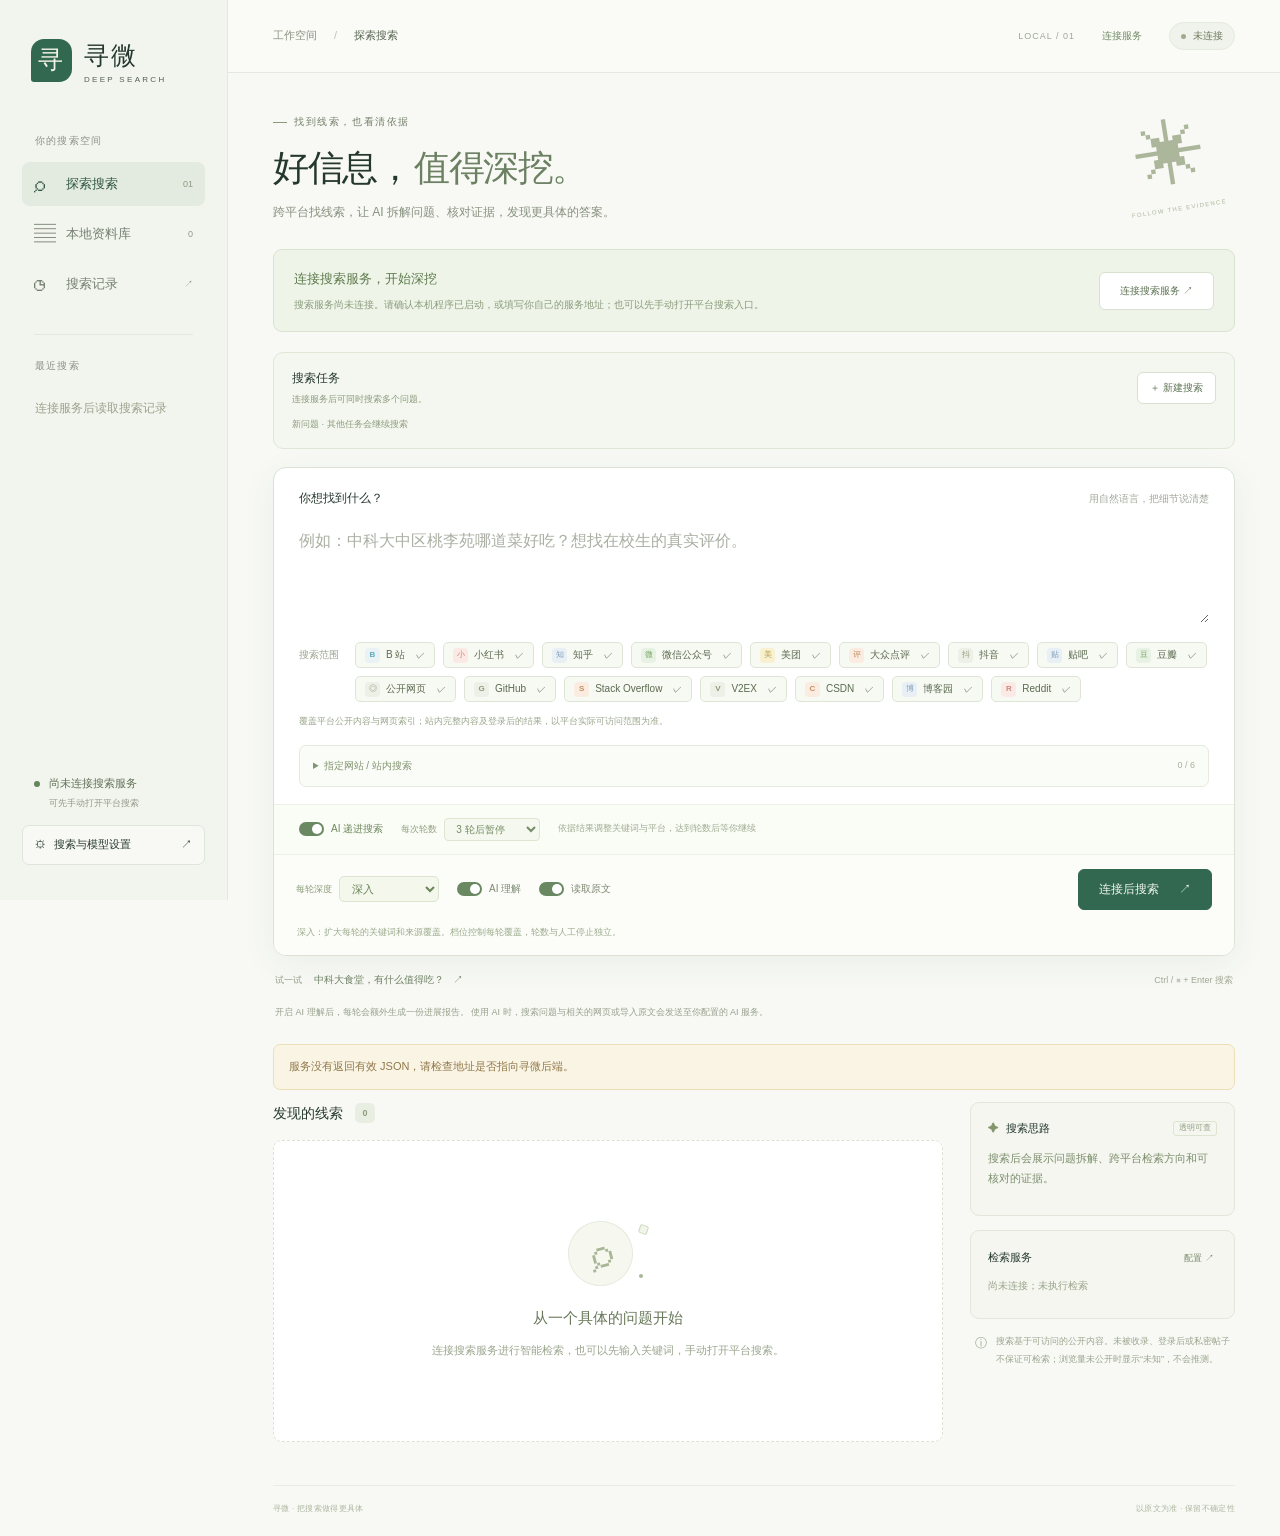
==== commit 9f0914bc: "Support configurable concurrent searches and independent tasks" ====
--- a/web/index.html
+++ b/web/index.html
@@ -34,6 +34,7 @@
       <div class="page-intro"><div><div class="eyebrow"><span></span> 找到线索，也看清依据</div><h1>好信息，<em>值得深挖。</em></h1><p>跨平台找线索，让 AI 拆解问题、核对证据，发现更具体的答案。</p></div><div class="intro-symbol" aria-hidden="true"><span>✳</span><small>FOLLOW THE EVIDENCE</small></div></div>
       <div id="backend-banner" class="backend-banner hidden"><div><strong>连接搜索服务，开始深挖</strong><p id="backend-banner-copy">当前是静态界面，智能搜索、AI 与资料保存由你连接的搜索服务运行。也可以先输入关键词，手动打开下方的平台搜索入口。</p></div><button id="connect-backend" type="button" class="button secondary">连接搜索服务 ↗</button></div>
       <section id="model-mode-panel" class="model-mode-panel hidden" aria-labelledby="model-mode-title"><div class="model-mode-heading"><h2 id="model-mode-title">选择模型 API</h2><span id="visitor-session-status"></span></div><div class="model-mode-options" role="group" aria-label="模型 API 使用方式"><button type="button" class="model-mode-option" data-model-mode="shared" aria-pressed="false"><span class="model-mode-symbol">✦</span><span><strong>使用站主 API</strong><small id="shared-mode-description">连接公开服务后查看站主是否开放</small></span><i aria-hidden="true">↗</i></button><button type="button" class="model-mode-option" data-model-mode="custom" aria-pressed="false"><span class="model-mode-symbol">⌘</span><span><strong>自己配置 API</strong><small id="custom-mode-description">使用自己的模型地址与密钥</small></span><i aria-hidden="true">↗</i></button></div><p id="model-mode-note" class="model-mode-note">两种方式均需要连接搜索服务。静态页面本身不提供 AI 额度。</p><div id="model-mode-feedback" class="notice hidden" role="status"></div></section>
+      <section id="task-workspace" class="task-workspace" aria-labelledby="task-workspace-title"><div class="task-workspace-heading"><div><h2 id="task-workspace-title">搜索任务</h2><p id="task-capacity-note">连接服务后可同时搜索多个问题。</p></div><button id="new-search" type="button" class="button secondary">＋ 新建搜索</button></div><div id="search-tasks" class="search-tasks" aria-label="搜索任务列表"></div><p id="selected-task-note" class="selected-task-note" role="status">新问题 · 输入条件后开始搜索</p></section>
       <form id="search-form" class="search-composer">
         <div class="composer-heading"><label for="query">你想找到什么？</label><span>用自然语言，把细节说清楚</span></div>
         <textarea id="query" name="query" rows="3" minlength="2" maxlength="500" required placeholder="例如：中科大中区桃李苑哪道菜好吃？想找在校生的真实评价。"></textarea>
@@ -58,6 +59,7 @@
           <div id="answer-summary" class="answer-summary hidden"></div>
           <div id="results" aria-live="polite"><div class="empty-state initial-empty"><div class="empty-orbit" aria-hidden="true"><span>⌕</span><i></i><b></b></div><h3>从一个具体的问题开始</h3><p>地点、关键词、时间、你在意的细节——<br>线索越具体，越容易找到真正相关的内容。</p><div class="empty-tags"><span>多路检索</span><span>语义理解</span><span>逐条证据</span></div></div></div>
           <div id="native-links-section" class="native-links-section hidden"><div class="section-heading"><h3>继续到平台内寻找</h3><span class="subtle">可在登录后的浏览器中打开</span></div><div id="native-links" class="native-links"></div></div>
+          <section id="engine-links-section" class="native-links-section engine-links-section hidden" aria-labelledby="engine-links-title"><div class="section-heading"><h3 id="engine-links-title">通过搜索引擎继续寻找</h3><span class="subtle">手动打开 · 不代表后台已检索</span></div><p class="subtle">展开引擎，按所选平台或指定网站搜索。只有选择了「公开网页」才会显示全网入口。</p><div id="engine-links" class="engine-links"></div></section>
         </section>
         <aside class="insight-column" aria-label="搜索说明">
           <section id="rounds-card" class="insight-card rounds-card hidden"><div class="card-heading"><h3>递进搜索记录</h3><span id="round-count" class="tiny-tag"></span></div><p id="round-focus" class="round-focus"></p><div id="rounds-timeline" class="rounds-timeline"></div></section>
@@ -73,7 +75,7 @@
     <footer class="page-footer"><span>寻微 · 把搜索做得更具体</span><span>以原文为准 · 保留不确定性</span></footer>
   </main>
 </div>
-<dialog id="settings-dialog" aria-labelledby="settings-title"><form id="settings-form"><div class="modal-heading"><div><div class="eyebrow">SEARCH SETTINGS</div><h2 id="settings-title">搜索与模型设置</h2></div><button type="button" class="icon-button close-modal" aria-label="关闭设置">×</button></div><p class="modal-description">接入兼容 OpenAI 格式的 AI 服务。密钥保存在所连接的搜索服务上；使用本机服务时保存在本机。留空可保留已有密钥。开启 AI 理解会将搜索问题、相关检索结果及导入原文发送至此服务。</p><div id="settings-model-control" class="settings-model-control hidden"><label for="settings-model-mode">模型 API 使用方式</label><select id="settings-model-mode"><option value="shared">使用站主 API</option><option value="custom">自己配置 API</option></select></div><div id="shared-model-info" class="notice soft hidden"></div><div id="custom-ai-settings" class="form-grid"><label class="full">API 地址<input id="base-url" type="url" placeholder="https://api.example.com/v1" required></label><label class="full">模型名称<input id="model" type="text" placeholder="deepseek-v4.1-flash" required></label><label class="full">API 密钥 <span id="ai-key-state" class="input-status"></span><input id="api-key" type="password" autocomplete="new-password" placeholder="输入新密钥，或留空保留已有配置"></label></div><details class="settings-details"><summary>网页搜索服务 <span>可选，提高搜索覆盖</span></summary><p class="subtle">可同时配置多个来源。未配置时会尝试公共检索，覆盖和稳定性取决于外部服务。</p><div class="form-grid"><label class="full">Tavily API Key <span id="tavily-key-state" class="input-status"></span><input id="tavily-key" type="password" autocomplete="new-password" placeholder="留空保留已有配置"></label><label class="full">Brave Search API Key <span id="brave-key-state" class="input-status"></span><input id="brave-key" type="password" autocomplete="new-password" placeholder="留空保留已有配置"></label><label class="full">SearXNG 地址<input id="searxng-url" type="url" placeholder="https://your-searxng.example.com"></label></div></details><details class="settings-details"><summary>清除已保存的密钥</summary><div class="clear-options"><label><input id="clear-api" type="checkbox"> AI API 密钥</label><label><input id="clear-tavily" type="checkbox"> Tavily 密钥</label><label><input id="clear-brave" type="checkbox"> Brave 密钥</label></div></details><div id="settings-feedback" class="notice hidden" role="status"></div><div class="modal-footer"><button id="test-ai" class="button secondary" type="button">保存并测试连接</button><button id="save-settings" class="button primary" type="submit">保存设置</button></div></form></dialog>
+<dialog id="settings-dialog" aria-labelledby="settings-title"><form id="settings-form"><div class="modal-heading"><div><div class="eyebrow">SEARCH SETTINGS</div><h2 id="settings-title">搜索与模型设置</h2></div><button type="button" class="icon-button close-modal" aria-label="关闭设置">×</button></div><p class="modal-description">接入兼容 OpenAI 格式的 AI 服务。密钥保存在所连接的搜索服务上；使用本机服务时保存在本机。留空可保留已有密钥。开启 AI 理解会将搜索问题、相关检索结果及导入原文发送至此服务。</p><div id="settings-model-control" class="settings-model-control hidden"><label for="settings-model-mode">模型 API 使用方式</label><select id="settings-model-mode"><option value="shared">使用站主 API</option><option value="custom">自己配置 API</option></select></div><div id="shared-model-info" class="notice soft hidden"></div><div id="custom-ai-settings" class="form-grid"><label class="full">API 地址<input id="base-url" type="url" placeholder="https://api.example.com/v1" required></label><label class="full">模型名称<input id="model" type="text" placeholder="deepseek-v4.1-flash" required></label><label class="full">API 密钥 <span id="ai-key-state" class="input-status"></span><input id="api-key" type="password" autocomplete="new-password" placeholder="输入新密钥，或留空保留已有配置"></label></div><details id="search-engine-settings" class="settings-details"><summary>网页搜索服务 <span>选择搜索引擎与 API</span></summary><p class="subtle">搜索引擎负责发现链接；内容平台决定搜索范围。免费网页检索可能因网络、验证码或访问规则受限。</p><fieldset class="engine-fieldset"><legend>本次服务使用的搜索引擎</legend><div id="search-engine-options" class="search-engine-options"></div></fieldset><p id="search-engine-hint" class="subtle"></p><div class="concurrency-setting"><label for="search-concurrency">来源检索并发数</label><input id="search-concurrency" type="number" min="1" max="12" step="1" value="4" inputmode="numeric" aria-describedby="search-concurrency-hint"><p id="search-concurrency-hint" class="subtle">每个问题同时查询的来源数，默认 4。</p></div><div class="form-grid"><label class="full">Tavily API Key <span id="tavily-key-state" class="input-status"></span><input id="tavily-key" type="password" autocomplete="new-password" placeholder="留空保留已有配置"></label><label class="full">Brave Search API Key <span id="brave-key-state" class="input-status"></span><input id="brave-key" type="password" autocomplete="new-password" placeholder="留空保留已有配置"></label><label class="full">SearXNG 地址<input id="searxng-url" type="url" placeholder="https://your-searxng.example.com"></label></div></details><details class="settings-details"><summary>清除已保存的密钥</summary><div class="clear-options"><label><input id="clear-api" type="checkbox"> AI API 密钥</label><label><input id="clear-tavily" type="checkbox"> Tavily 密钥</label><label><input id="clear-brave" type="checkbox"> Brave 密钥</label></div></details><div id="settings-feedback" class="notice hidden" role="status"></div><div class="modal-footer"><button id="test-ai" class="button secondary" type="button">保存并测试连接</button><button id="save-settings" class="button primary" type="submit">保存设置</button></div></form></dialog>
 <dialog id="import-dialog" aria-labelledby="import-title"><form id="import-form"><div class="modal-heading"><div><div class="eyebrow">LOCAL LIBRARY</div><h2 id="import-title">导入一条资料</h2></div><button type="button" class="icon-button close-modal" aria-label="关闭导入">×</button></div><p class="modal-description">粘贴你有权使用的帖子、笔记或网页正文，并附上原始链接。</p><div class="form-grid"><label class="full">标题<input id="import-title-input" type="text" required maxlength="500" placeholder="例如：桃李苑二楼午餐体验"></label><label class="full">原始链接<input id="import-url" type="url" placeholder="https://…（可选）"></label><label class="full">来源平台<select id="import-platform"><option value="web">其他网页 / 笔记</option><option value="bilibili">B 站</option><option value="xiaohongshu">小红书</option><option value="zhihu">知乎</option><option value="wechat">微信公众号</option><option value="meituan">美团</option><option value="dianping">大众点评</option><option value="douyin">抖音</option><option value="tieba">贴吧</option><option value="douban">豆瓣</option></select></label><label class="full">正文<textarea id="import-text" rows="8" required minlength="10" maxlength="150000" placeholder="粘贴原文，保留与你的问题有关的上下文…"></textarea></label></div><div id="import-feedback" class="notice hidden" role="status"></div><div class="modal-footer"><span class="subtle">内容保存在连接服务的资料库</span><button class="button primary" id="import-submit" type="submit">保存到资料库</button></div></form></dialog>
 <div id="toast" class="toast hidden" role="status"></div>
 <dialog id="backend-dialog" aria-labelledby="backend-title"><form id="backend-form">
--- a/web/styles.css
+++ b/web/styles.css
@@ -15,3 +15,7 @@
 .result-coverage{display:grid;gap:3px;padding:10px 12px;margin:12px 0;background:#f4f8ee;border-left:2px solid #d2dfc6;border-radius:0 4px 4px 0;font-size:10px;line-height:1.8;overflow-wrap:anywhere;color:#8b9c7d}.result-coverage strong{color:#71885f;font-size:10px;font-weight:550}.result-details-error{font-size:10px;line-height:1.8;color:#a38e6d;margin:12px 0;overflow-wrap:anywhere}@media(max-width:700px){.result-coverage,.result-coverage strong,.result-details-error{font-size:9px}}
 .backend-link{border:0;background:transparent;color:#738b63;font-size:10px;padding:5px 7px;white-space:nowrap}.backend-link:hover{text-decoration:underline}.backend-banner{display:flex;justify-content:space-between;align-items:center;gap:20px;background:#eef4e8;border:1px solid #d9e4cf;border-radius:9px;padding:17px 20px;margin-bottom:20px}.backend-banner>div{min-width:0}.backend-banner strong{font-size:13px;font-weight:550;color:#5e7b4d}.backend-banner p{font-size:10px;color:#8b9c7c;line-height:1.9;margin:5px 0 0;max-width:700px}.backend-banner .button{font-size:10px;flex-shrink:0}.backend-field-help{display:block;font-size:10px;line-height:1.8;color:#95a486;margin-top:6px}.backend-clear{display:flex;gap:6px;align-items:center;font-size:10px;color:#899b79;margin-top:15px}.backend-clear input{accent-color:var(--green)}.backend-switch-note{font-size:10px;line-height:1.9;color:#9aa58c;padding:11px 13px;background:#f2f6ec;border-radius:5px;margin-top:16px}#backend-feedback{overflow-wrap:anywhere}#backend-dialog .modal-footer{gap:16px}#backend-dialog .modal-footer .text-button{font-size:10px}#backend-dialog .form-grid input{max-width:100%}@media(max-width:700px){.backend-link{font-size:8px;padding:5px}.topbar-right{gap:4px}.backend-banner{padding:15px;align-items:flex-start;flex-direction:column;gap:11px}.backend-banner strong{font-size:12px}.backend-banner p{font-size:9px}.backend-banner .button{font-size:9px;padding:8px 12px}.backend-field-help,.backend-switch-note,.backend-clear{font-size:9px}#backend-dialog .modal-footer{align-items:flex-start;gap:10px;flex-wrap:wrap}}
 .model-mode-panel{border:1px solid #dce6d5;background:#f7faf3;border-radius:10px;padding:17px 20px;margin-bottom:20px}.model-mode-heading{display:flex;justify-content:space-between;align-items:center;gap:12px;margin-bottom:12px}.model-mode-heading h2{font-size:12px;font-weight:600;margin:0;color:#617b52}.model-mode-heading>span{font-size:9px;color:#91a082}.model-mode-options{display:grid;grid-template-columns:1fr 1fr;gap:10px}.model-mode-option{display:flex;gap:12px;align-items:center;text-align:left;padding:12px 14px;border:1px solid #e0e7d9;border-radius:7px;background:#fff;color:#7d9071;min-width:0}.model-mode-option>span:nth-child(2){min-width:0;flex:1}.model-mode-option strong{display:block;font-size:12px;font-weight:550;line-height:1.8}.model-mode-option small{display:block;font-size:9px;color:#98a68c;line-height:1.8}.model-mode-option i{font-style:normal;font-size:12px;flex-shrink:0;color:#a1b092}.model-mode-symbol{width:29px;height:32px;border-radius:7px;background:#f1f6e9;display:grid;place-items:center;font-size:17px;flex-shrink:0}.model-mode-option.selected{border-color:#a9bf99;background:#edf5e6;color:#5e7c49}.model-mode-option.selected .model-mode-symbol{background:#ddebcf}.model-mode-option:hover:not(:disabled){border-color:#aabd99}.model-mode-option:disabled{cursor:default;opacity:.6}.model-mode-note{margin:11px 0 0;color:#93a186;font-size:9px;line-height:1.85}.settings-model-control{display:flex;align-items:center;justify-content:space-between;gap:15px;padding:12px 14px;border:1px solid #dce6d3;background:#f3f8ed;border-radius:6px;margin-bottom:18px}.settings-model-control label{font-size:11px;color:#7c906c}.settings-model-control select{font-size:11px;color:#698957;border:1px solid #d8e4cc;border-radius:4px;background:#fff;padding:6px 9px}.model-mode-panel .notice{margin-bottom:0}@media(max-width:700px){.model-mode-panel{padding:14px 15px}.model-mode-heading{align-items:flex-start;gap:8px}.model-mode-heading h2{font-size:11px}.model-mode-heading>span{font-size:8px;text-align:right;max-width:150px;line-height:1.8}.model-mode-options{grid-template-columns:1fr;gap:8px}.model-mode-option{padding:11px 12px;gap:10px}.model-mode-option strong{font-size:11px}.model-mode-option small,.model-mode-note{font-size:8px}.settings-model-control{gap:8px;padding:10px}.settings-model-control label,.settings-model-control select{font-size:10px}}
+
+.engine-fieldset{border:0;padding:0;margin:18px 0 10px;min-width:0}.engine-fieldset legend{font-size:11px;color:#637a55;margin-bottom:9px}.search-engine-options{display:grid;grid-template-columns:1fr 1fr;gap:8px}.engine-option{display:flex;align-items:flex-start;gap:8px;padding:10px;border:1px solid #e1e8d9;border-radius:6px;background:#fff;cursor:pointer;min-width:0}.engine-option:has(input:checked){background:#f0f5eb;border-color:#cbdcbd}.engine-option input{accent-color:var(--green);margin:3px 0 0;flex-shrink:0}.engine-option span{min-width:0}.engine-option strong{display:block;font-size:11px;font-weight:550}.engine-option small{display:block;color:#8c9c7c;font-size:9px;line-height:1.6;margin-top:3px;overflow-wrap:anywhere}.engine-option:has(input:disabled){cursor:default;opacity:.7}.engine-links{display:grid;gap:7px}.manual-engine-group{border:1px solid #e0e7d6;border-radius:7px;background:#fbfcf8;padding:0 12px}.manual-engine-group summary{cursor:pointer;font-size:11px;padding:10px 0;color:#70845f}.manual-engine-group summary strong{font-weight:550}.manual-engine-group summary span{margin-left:12px;font-size:9px;color:#9aa88b}.manual-engine-group .native-links{padding:0 0 13px}.engine-links-section>p{margin:-5px 0 12px}.result-discovery{color:#728861}@media(max-width:450px){.search-engine-options{grid-template-columns:1fr}.engine-option{padding:9px 10px}.engine-option small{font-size:9px}.manual-engine-group .native-link{max-width:100%;overflow-wrap:anywhere}}
+
+.task-workspace{margin:0 0 18px;padding:16px 18px;border:1px solid #dfe7d7;background:#f4f7ef;border-radius:10px}.task-workspace-heading{display:flex;align-items:center;justify-content:space-between;gap:15px}.task-workspace-heading h2{font-size:12px;font-weight:550;margin:0}.task-workspace-heading p{font-size:9px;color:#8b9a7d;margin:4px 0 0}.task-workspace-heading .button{font-size:10px;padding:7px 12px;flex-shrink:0}.search-tasks{display:flex;flex-wrap:wrap;gap:8px;margin-top:12px}.search-tasks:empty{display:none}.search-task{display:flex;flex-direction:column;align-items:flex-start;gap:4px;width:calc(25% - 6px);min-width:150px;max-width:100%;padding:10px 12px;text-align:left;border:1px solid #dfe6d7;background:#fff;border-radius:7px;color:#687d5b}.search-task.selected{border-color:#96b180;background:#edf5e7;box-shadow:0 0 0 1px #96b18033}.search-task strong{font-size:11px;font-weight:550;line-height:1.6;display:-webkit-box;-webkit-line-clamp:2;-webkit-box-orient:vertical;overflow:hidden;overflow-wrap:anywhere}.task-state{font-size:9px;color:#9baa8e}.task-state.active{color:#658a52}.selected-task-note{font-size:9px;line-height:1.7;color:#8c9b7e;margin:10px 0 0;overflow-wrap:anywhere}.concurrency-setting{display:grid;grid-template-columns:1fr 74px;gap:8px;align-items:center;padding:13px 0;margin:12px 0;border-top:1px solid #e5ebde;border-bottom:1px solid #e5ebde}.concurrency-setting label{font-size:11px;color:#738663}.concurrency-setting input{width:74px;padding:6px 8px;border:1px solid #dfe7d5;border-radius:5px;background:white;color:#5e7750}.concurrency-setting p{grid-column:1/-1;margin:0;line-height:1.8}@media(max-width:700px){.task-workspace{padding:14px}.task-workspace-heading{gap:10px}.task-workspace-heading p{font-size:8px}.search-task{width:calc(50% - 4px);min-width:0;padding:9px}.search-task strong{font-size:10px}.task-workspace-heading .button{font-size:9px;padding:7px 9px}}
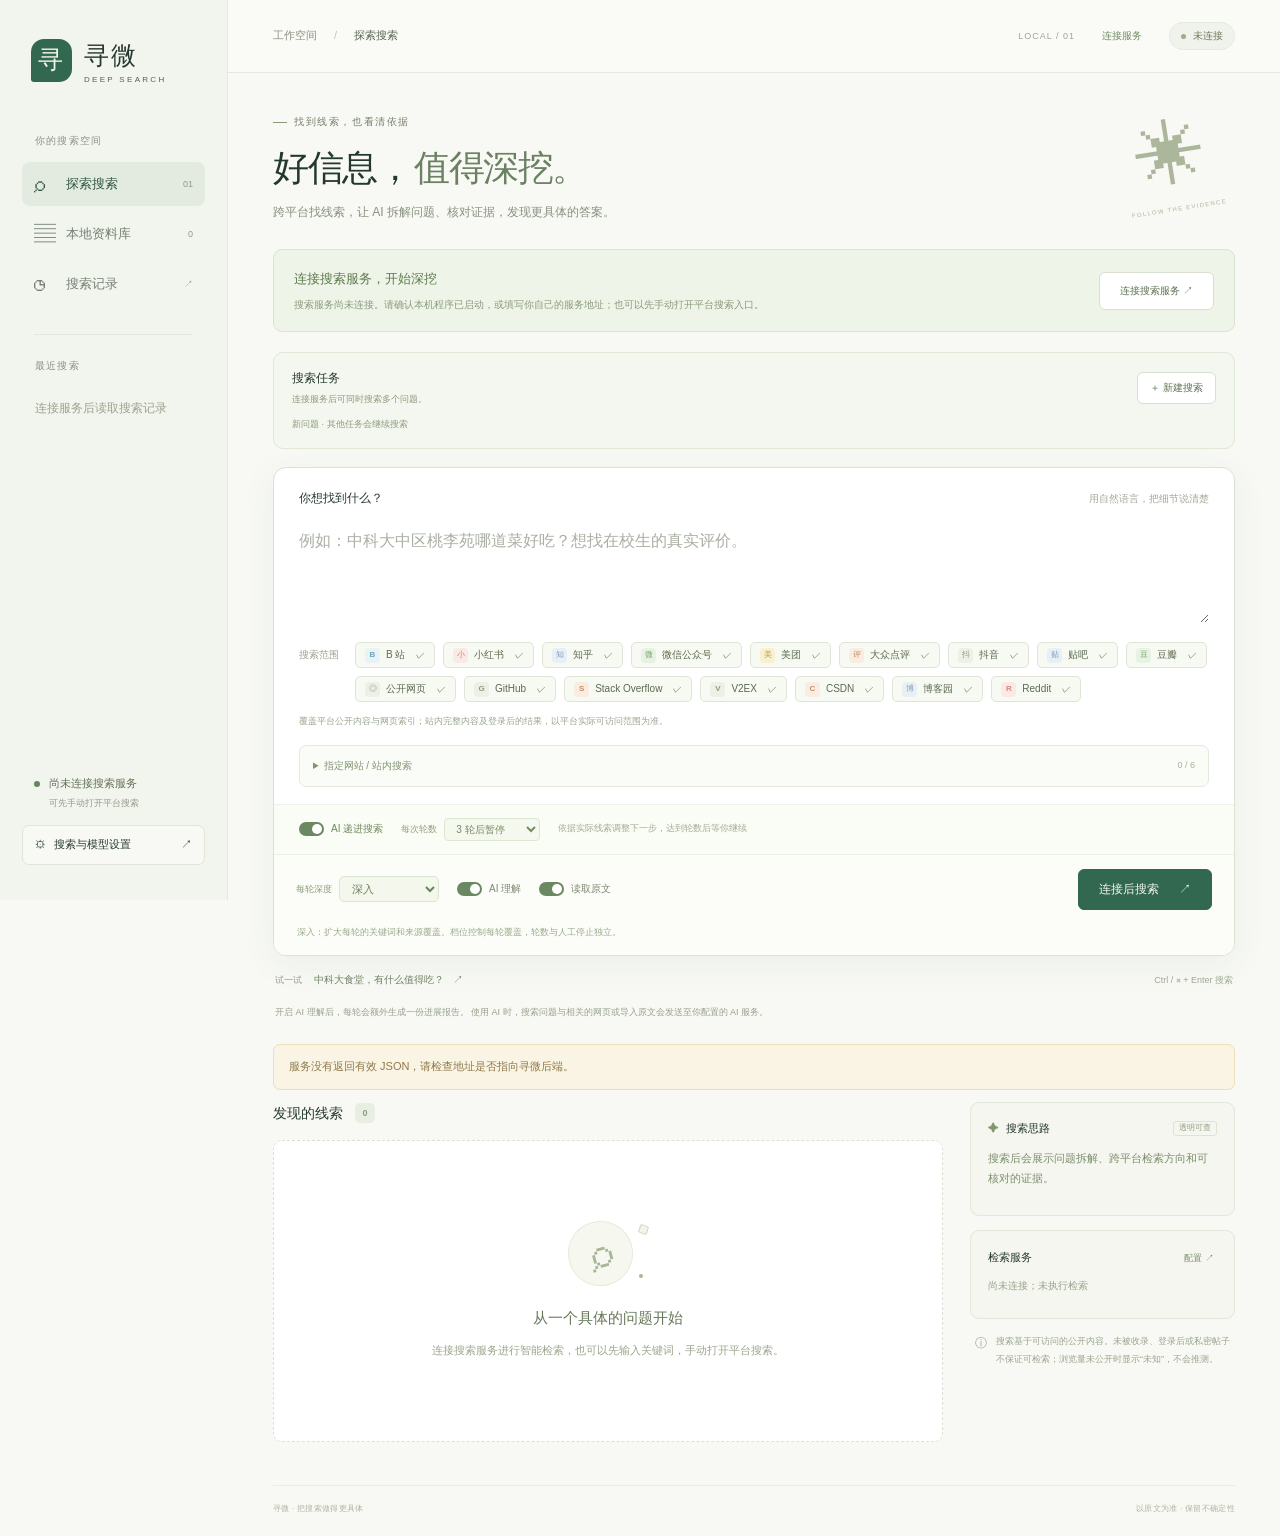
==== commit 14ff482c: "Let AI choose research tools from observed public sources" ====
--- a/web/index.html
+++ b/web/index.html
@@ -41,7 +41,7 @@
         <div class="platform-row"><span class="field-caption">搜索范围</span><div class="platform-options" role="group" aria-label="搜索平台"><button type="button" class="platform-chip selected" data-platform="bilibili" aria-pressed="true"><b class="platform-dot bili">B</b>B 站<span>✓</span></button><button type="button" class="platform-chip selected" data-platform="xiaohongshu" aria-pressed="true"><b class="platform-dot red">小</b>小红书<span>✓</span></button><button type="button" class="platform-chip selected" data-platform="zhihu" aria-pressed="true"><b class="platform-dot blue">知</b>知乎<span>✓</span></button><button type="button" class="platform-chip selected" data-platform="wechat" aria-pressed="true" title="通过公开网页索引检索，登录后或未收录内容不保证可检索"><b class="platform-dot green">微</b>微信公众号<span>✓</span></button><button type="button" class="platform-chip selected" data-platform="meituan" aria-pressed="true" title="通过公开网页索引检索，登录后或未收录内容不保证可检索"><b class="platform-dot gold">美</b>美团<span>✓</span></button><button type="button" class="platform-chip selected" data-platform="dianping" aria-pressed="true" title="通过公开网页索引检索，登录后或未收录内容不保证可检索"><b class="platform-dot orange">评</b>大众点评<span>✓</span></button><button type="button" class="platform-chip selected" data-platform="douyin" aria-pressed="true" title="通过公开网页索引检索，登录后或未收录内容不保证可检索"><b class="platform-dot gray">抖</b>抖音<span>✓</span></button><button type="button" class="platform-chip selected" data-platform="tieba" aria-pressed="true" title="通过公开网页索引检索，登录后或未收录内容不保证可检索"><b class="platform-dot blue">贴</b>贴吧<span>✓</span></button><button type="button" class="platform-chip selected" data-platform="douban" aria-pressed="true" title="通过公开网页索引检索，登录后或未收录内容不保证可检索"><b class="platform-dot green">豆</b>豆瓣<span>✓</span></button><button type="button" class="platform-chip selected" data-platform="web" aria-pressed="true"><b class="platform-dot gray">◎</b>公开网页<span>✓</span></button></div></div>
         <p class="platform-coverage">覆盖平台公开内容与网页索引；站内完整内容及登录后的结果，以平台实际可访问范围为准。</p>
         <details id="custom-sites-panel" class="custom-sites-panel"><summary>指定网站 / 站内搜索 <span id="custom-sites-count">0 / 6</span></summary><p class="custom-sites-description">填写域名即可检索该站的公开网页；可另外提供含 <code>{query}</code> 的 HTTPS 站内搜索模板。仅支持公开网站，不使用内网地址或你的登录会话。</p><div id="custom-sites-list"></div><div class="custom-sites-actions"><button id="add-site" type="button" class="text-button">＋ 添加网站</button><button id="save-sites" type="button" class="text-button">保存网站列表</button></div><p class="custom-sites-help">本次搜索使用当前列表；保存后可在下次打开时继续使用。</p><div id="custom-sites-feedback" class="notice hidden" role="status"></div></details>
-        <div class="adaptive-options"><label class="switch-label"><input id="adaptive-search" type="checkbox" checked><span class="switch"></span>AI 递进搜索</label><label class="round-budget-label">每次轮数<select id="max-rounds" aria-label="递进搜索轮数预算"><option value="3">3 轮后暂停</option><option value="6">6 轮后暂停</option><option value="12">12 轮后暂停</option><option value="0">直到手动停止</option></select></label><span id="adaptive-hint">依据结果调整关键词与平台，逐轮深入</span></div>
+        <div class="adaptive-options"><label class="switch-label"><input id="adaptive-search" type="checkbox" checked><span class="switch"></span>AI 递进搜索</label><label class="round-budget-label">每次轮数<select id="max-rounds" aria-label="递进搜索轮数预算"><option value="3">3 轮后暂停</option><option value="6">6 轮后暂停</option><option value="12">12 轮后暂停</option><option value="0">直到手动停止</option></select></label><span id="adaptive-hint">AI 决定搜索工具与执行顺序，逐轮深入</span></div>
         <div class="composer-footer"><div class="search-controls"><label class="depth-control" for="search-depth"><span>每轮深度</span><select id="search-depth" aria-describedby="depth-description"><option value="quick">快速</option><option value="deep" selected>深入</option><option value="research">穷尽线索</option></select></label><label class="switch-label"><input id="use-ai" type="checkbox" checked><span class="switch"></span>AI 理解</label><label class="switch-label optional-control"><input id="fetch-pages" type="checkbox" checked><span class="switch"></span>读取原文</label></div><div class="search-actions"><button id="stop-search" type="button" class="button stop-button hidden">停止搜索</button><button id="search-button" type="submit" class="button primary"><span>开始搜索</span><span aria-hidden="true">↗</span></button></div></div>
         <p id="depth-description" class="depth-description">深入：扩大每轮的关键词和来源覆盖。档位控制每轮覆盖，轮数与人工停止独立。</p>
       </form>
@@ -62,8 +62,9 @@
           <section id="engine-links-section" class="native-links-section engine-links-section hidden" aria-labelledby="engine-links-title"><div class="section-heading"><h3 id="engine-links-title">通过搜索引擎继续寻找</h3><span class="subtle">手动打开 · 不代表后台已检索</span></div><p class="subtle">展开引擎，按所选平台或指定网站搜索。只有选择了「公开网页」才会显示全网入口。</p><div id="engine-links" class="engine-links"></div></section>
         </section>
         <aside class="insight-column" aria-label="搜索说明">
-          <section id="rounds-card" class="insight-card rounds-card hidden"><div class="card-heading"><h3>递进搜索记录</h3><span id="round-count" class="tiny-tag"></span></div><p id="round-focus" class="round-focus"></p><div id="rounds-timeline" class="rounds-timeline"></div></section>
-          <section class="insight-card plan-card"><div class="card-heading"><h3><span aria-hidden="true">✦</span> 搜索思路</h3><span class="tiny-tag">透明可查</span></div><div id="search-plan"><p class="insight-lead">先理解，再寻找。</p><ol class="process-list"><li><span>01</span><div><strong>拆解你的问题</strong><p>提取关键条件，扩展相关表达</p></div></li><li><span>02</span><div><strong>跨平台找线索</strong><p>结合网页索引与平台公开内容</p></div></li><li><span>03</span><div><strong>让证据说话</strong><p>区分真实匹配与待确认信息</p></div></li></ol></div></section>
+          <section id="rounds-card" class="insight-card rounds-card hidden"><div class="card-heading"><h3>AI 动作与逐轮记录</h3><span id="round-count" class="tiny-tag"></span></div><p id="round-focus" class="round-focus"></p><div id="rounds-timeline" class="rounds-timeline"></div></section>
+          <section id="navigation-card" class="insight-card navigation-card hidden"><details id="navigation-details"><summary class="card-heading"><h3>发现的导航入口</h3><span id="navigation-count" class="tiny-tag"></span></summary><p class="navigation-disclaimer">用于决定下一步访问，尚未核验，不计为答案。读取入口不代表已观看视频或取得全部内容。</p><div id="navigation-leads" class="navigation-leads"></div></details></section>
+          <section class="insight-card plan-card"><div class="card-heading"><h3><span aria-hidden="true">✦</span> 搜索思路</h3><span class="tiny-tag">透明可查</span></div><div id="search-plan"><p class="insight-lead">先理解，再寻找。</p><ol class="process-list"><li><span>01</span><div><strong>拆解你的问题</strong><p>明确条件，选择下一步工具</p></div></li><li><span>02</span><div><strong>跟随真实入口</strong><p>找网站、站内检索、寻找视频并读取可访问内容</p></div></li><li><span>03</span><div><strong>让证据说话</strong><p>区分真实匹配与待确认信息</p></div></li></ol></div></section>
           <section class="insight-card"><div class="card-heading"><h3>检索服务</h3><button class="text-button small" id="provider-settings" type="button">配置 ↗</button></div><div id="provider-status"><div class="provider-row"><span>公共网页检索</span><span class="provider-state neutral">待搜索</span></div><div class="provider-row"><span>本地资料库</span><span class="provider-state good">可导入</span></div></div></section>
           <div class="honest-note"><span aria-hidden="true">ⓘ</span><p>搜索基于可访问的公开内容。未被收录、登录后或私密帖子不保证可检索；浏览量未公开时显示“未知”，不会推测。</p></div>
           <div id="search-warnings" class="warning-list"></div>
--- a/web/styles.css
+++ b/web/styles.css
@@ -19,3 +19,5 @@
 .engine-fieldset{border:0;padding:0;margin:18px 0 10px;min-width:0}.engine-fieldset legend{font-size:11px;color:#637a55;margin-bottom:9px}.search-engine-options{display:grid;grid-template-columns:1fr 1fr;gap:8px}.engine-option{display:flex;align-items:flex-start;gap:8px;padding:10px;border:1px solid #e1e8d9;border-radius:6px;background:#fff;cursor:pointer;min-width:0}.engine-option:has(input:checked){background:#f0f5eb;border-color:#cbdcbd}.engine-option input{accent-color:var(--green);margin:3px 0 0;flex-shrink:0}.engine-option span{min-width:0}.engine-option strong{display:block;font-size:11px;font-weight:550}.engine-option small{display:block;color:#8c9c7c;font-size:9px;line-height:1.6;margin-top:3px;overflow-wrap:anywhere}.engine-option:has(input:disabled){cursor:default;opacity:.7}.engine-links{display:grid;gap:7px}.manual-engine-group{border:1px solid #e0e7d6;border-radius:7px;background:#fbfcf8;padding:0 12px}.manual-engine-group summary{cursor:pointer;font-size:11px;padding:10px 0;color:#70845f}.manual-engine-group summary strong{font-weight:550}.manual-engine-group summary span{margin-left:12px;font-size:9px;color:#9aa88b}.manual-engine-group .native-links{padding:0 0 13px}.engine-links-section>p{margin:-5px 0 12px}.result-discovery{color:#728861}@media(max-width:450px){.search-engine-options{grid-template-columns:1fr}.engine-option{padding:9px 10px}.engine-option small{font-size:9px}.manual-engine-group .native-link{max-width:100%;overflow-wrap:anywhere}}
 
 .task-workspace{margin:0 0 18px;padding:16px 18px;border:1px solid #dfe7d7;background:#f4f7ef;border-radius:10px}.task-workspace-heading{display:flex;align-items:center;justify-content:space-between;gap:15px}.task-workspace-heading h2{font-size:12px;font-weight:550;margin:0}.task-workspace-heading p{font-size:9px;color:#8b9a7d;margin:4px 0 0}.task-workspace-heading .button{font-size:10px;padding:7px 12px;flex-shrink:0}.search-tasks{display:flex;flex-wrap:wrap;gap:8px;margin-top:12px}.search-tasks:empty{display:none}.search-task{display:flex;flex-direction:column;align-items:flex-start;gap:4px;width:calc(25% - 6px);min-width:150px;max-width:100%;padding:10px 12px;text-align:left;border:1px solid #dfe6d7;background:#fff;border-radius:7px;color:#687d5b}.search-task.selected{border-color:#96b180;background:#edf5e7;box-shadow:0 0 0 1px #96b18033}.search-task strong{font-size:11px;font-weight:550;line-height:1.6;display:-webkit-box;-webkit-line-clamp:2;-webkit-box-orient:vertical;overflow:hidden;overflow-wrap:anywhere}.task-state{font-size:9px;color:#9baa8e}.task-state.active{color:#658a52}.selected-task-note{font-size:9px;line-height:1.7;color:#8c9b7e;margin:10px 0 0;overflow-wrap:anywhere}.concurrency-setting{display:grid;grid-template-columns:1fr 74px;gap:8px;align-items:center;padding:13px 0;margin:12px 0;border-top:1px solid #e5ebde;border-bottom:1px solid #e5ebde}.concurrency-setting label{font-size:11px;color:#738663}.concurrency-setting input{width:74px;padding:6px 8px;border:1px solid #dfe7d5;border-radius:5px;background:white;color:#5e7750}.concurrency-setting p{grid-column:1/-1;margin:0;line-height:1.8}@media(max-width:700px){.task-workspace{padding:14px}.task-workspace-heading{gap:10px}.task-workspace-heading p{font-size:8px}.search-task{width:calc(50% - 4px);min-width:0;padding:9px}.search-task strong{font-size:10px}.task-workspace-heading .button{font-size:9px;padding:7px 9px}}
+
+.round-planner{display:inline-block;font-size:8px;padding:3px 6px;border-radius:4px;background:#e5efdc;color:#698854;margin-top:8px}.round-planner.fallback{background:#f2eee2;color:#a08d61}.round-decision{border-left:2px solid #becfab;padding:7px 9px;margin:9px 0;background:#f6f9f1}.round-decision strong{font-size:9px;color:#6c875a;font-weight:550}.round-decision p{font-size:9px;line-height:1.8;color:#8a9b78;margin:4px 0 0;white-space:pre-wrap;overflow-wrap:anywhere}.round-queries li.agent-action{border:1px solid #dfe8d5;border-radius:6px;background:#fafcf7;padding:10px;margin-top:4px}.action-heading{display:flex;align-items:flex-start;justify-content:space-between;gap:8px}.action-heading strong{font-size:10px;font-weight:550;color:#6f8a5a}.action-state{font-size:8px;white-space:nowrap;color:#94a580;background:#eff4e8;border-radius:3px;padding:0 4px}.agent-action[data-status=running] .action-state{color:#587d44;background:#e7f1dc}.agent-action[data-status=error] .action-state,.agent-action[data-status=failed] .action-state,.agent-action[data-status=blocked] .action-state{color:#ad845d;background:#f7edde}.agent-action p{margin:5px 0 0;font-size:9px;line-height:1.8;overflow-wrap:anywhere}.action-query{color:#758d63}.action-purpose{color:#93a280}.action-target{display:block;font-size:9px;line-height:1.8;margin-top:6px;color:#658753;overflow-wrap:anywhere}.action-target:hover{text-decoration:underline}.action-counts{color:#92a17f}.action-error{padding:7px 9px;border-radius:4px;background:#fbf2e4;color:#a7895f;font-size:9px;line-height:1.8;overflow-wrap:anywhere}.action-coverage{color:#97a587}.navigation-card{background:#faf9f3}.navigation-card>details>summary{cursor:pointer;list-style:none}.navigation-card>details>summary::-webkit-details-marker{display:none}.navigation-card h3:before{content:'›';display:inline-block;margin-right:7px;color:#a4b293}.navigation-card>details[open]>summary h3:before{transform:rotate(90deg)}.navigation-disclaimer{font-size:9px;color:#a19575;line-height:1.9;margin:11px 0}.navigation-leads{max-height:480px;overflow:auto;scrollbar-width:thin;scrollbar-color:#dbdfce transparent}.navigation-lead{padding:11px 0;border-top:1px solid #e9e8dc}.navigation-lead-heading{display:flex;justify-content:space-between;gap:8px;font-size:8px;color:#9da58d}.navigation-unverified{color:#a89469}.navigation-lead h4{font-size:11px;font-weight:550;line-height:1.7;margin:6px 0;color:#7b8c66;overflow-wrap:anywhere}.navigation-lead h4 a:hover{text-decoration:underline}.navigation-snippet,.navigation-purpose,.navigation-coverage{font-size:9px;line-height:1.8;color:#94a080;margin:6px 0;white-space:pre-wrap;overflow-wrap:anywhere}.navigation-meta{font-size:8px;line-height:1.8;color:#a3ac94;margin:7px 0 0;overflow-wrap:anywhere}.navigation-child-links{font-size:9px;color:#8b9d76;margin-top:7px;overflow-wrap:anywhere}.navigation-child-links summary{cursor:pointer}.navigation-child-links ul{padding-left:15px;line-height:1.9}.navigation-child-links a:hover{text-decoration:underline}@media(max-width:950px){.navigation-card{grid-column:1/-1}}@media(max-width:700px){.navigation-card{grid-column:auto}.navigation-leads{max-height:420px}.round-queries li.agent-action{padding:10px}.action-heading strong{font-size:10px}}
